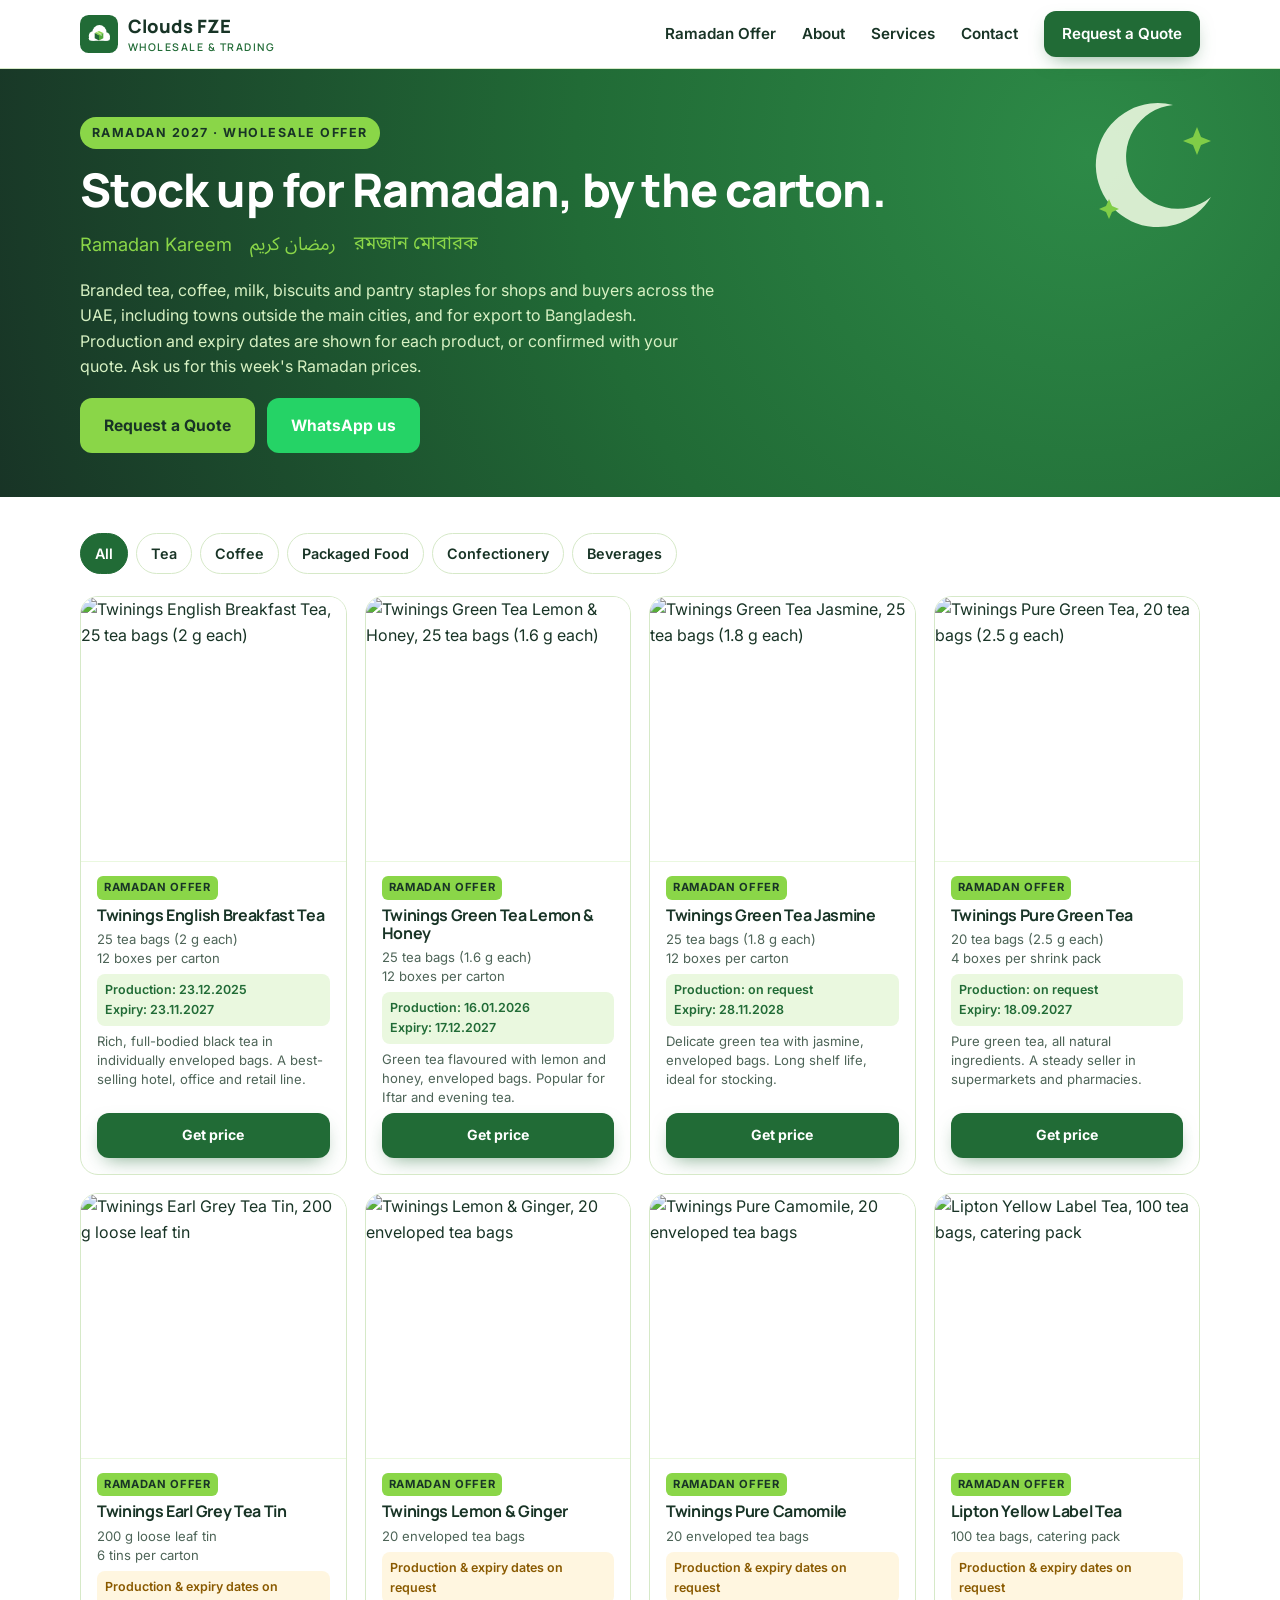
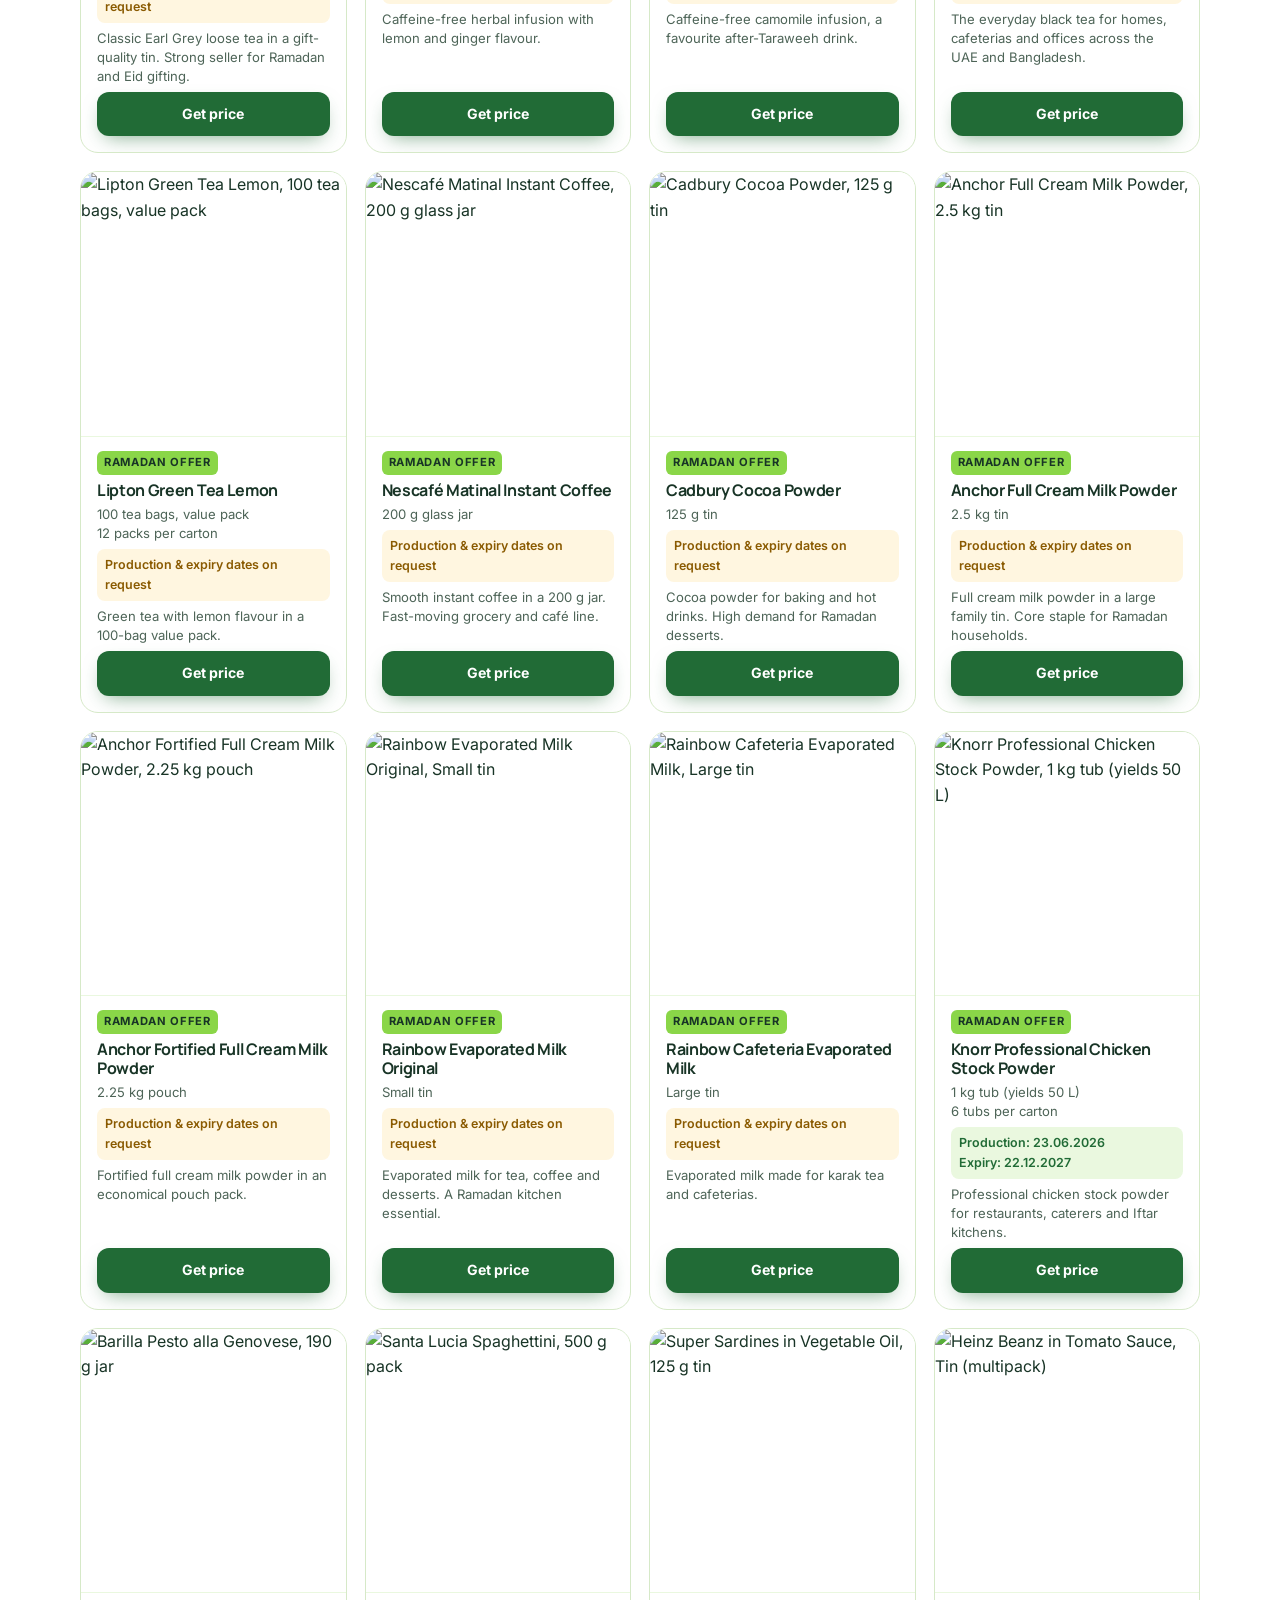
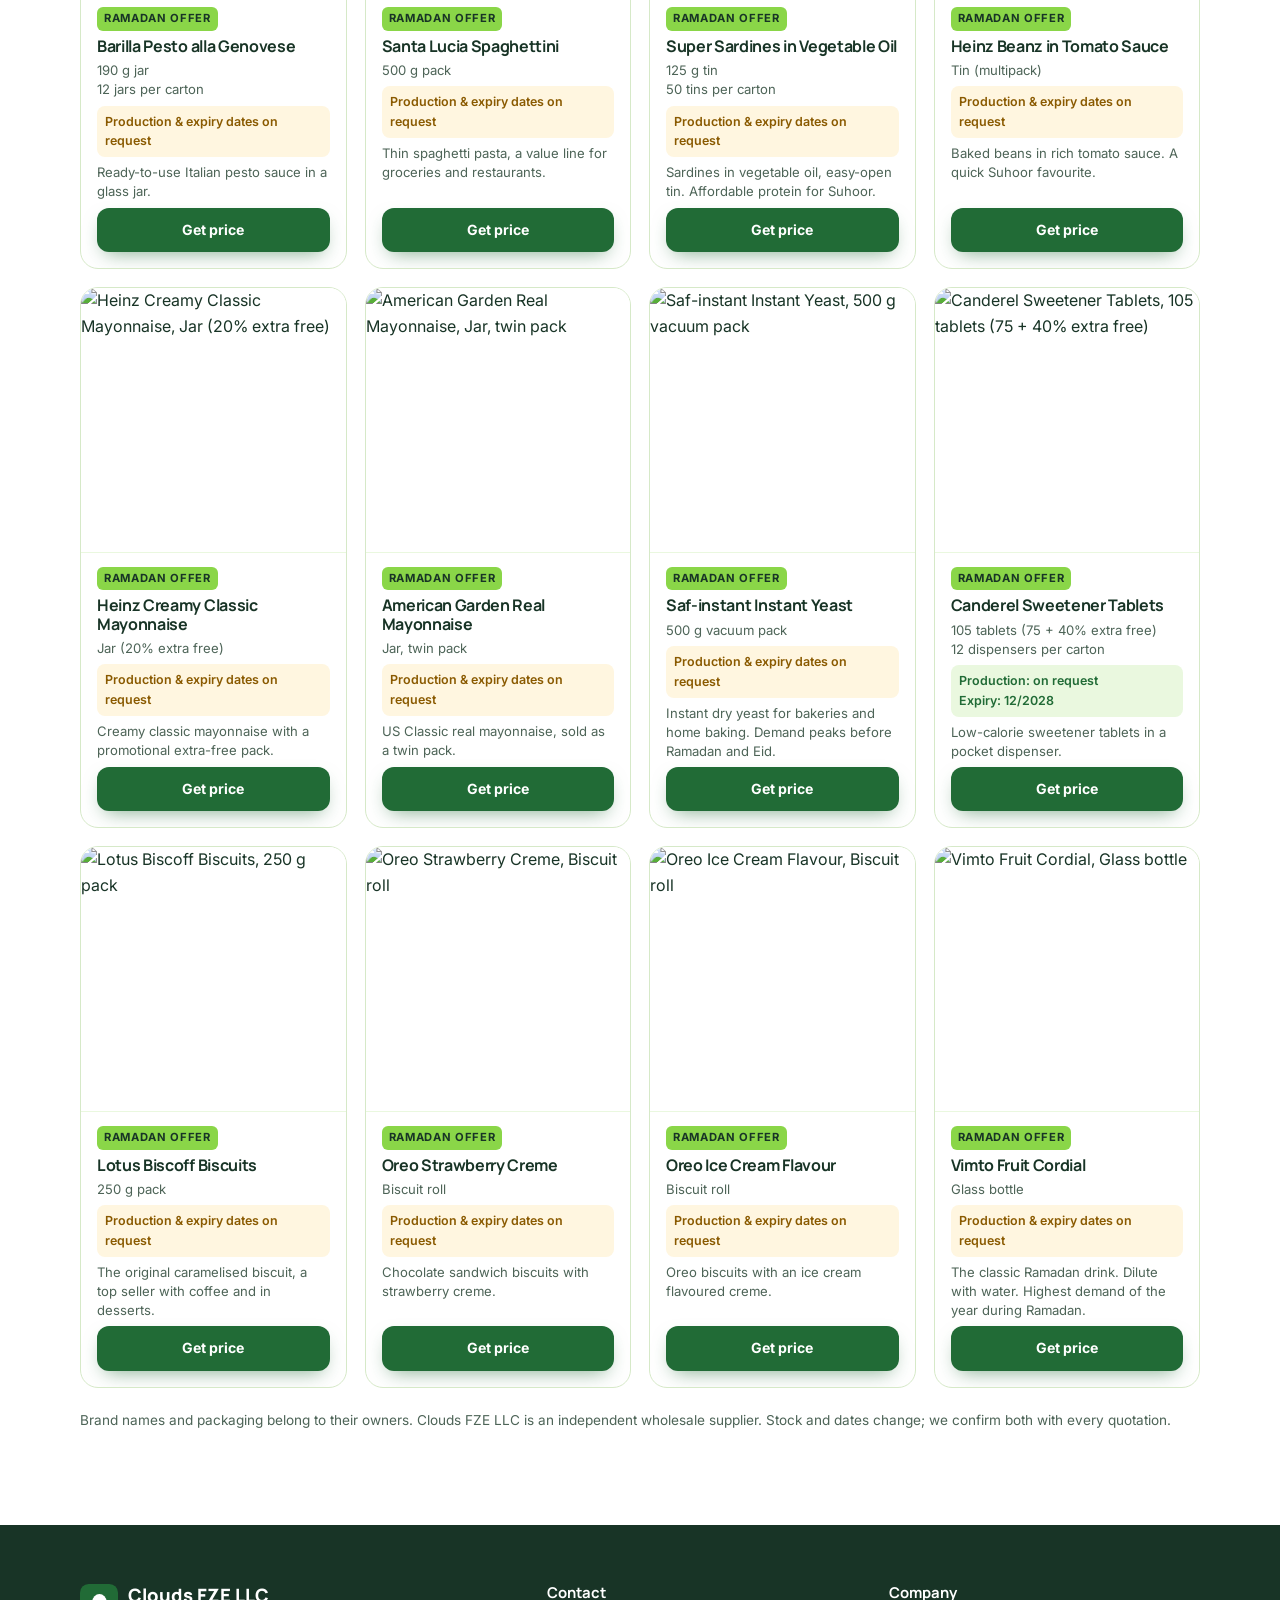
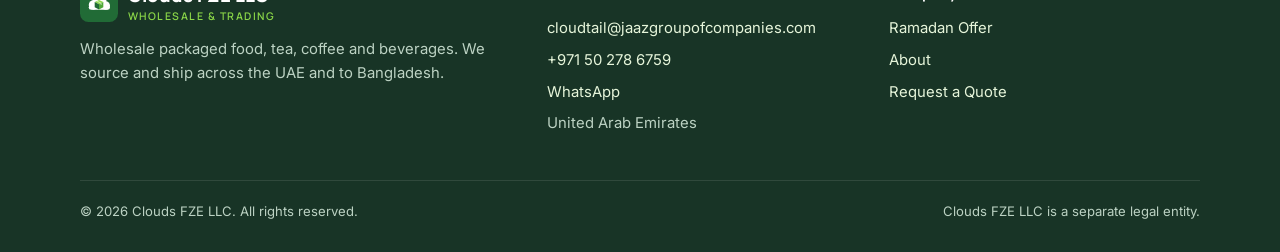
==== products.html @ 8aadce2a "Add files via upload" ====
<!doctype html>
<html lang="en">
<head>
<meta charset="utf-8">
<meta name="viewport" content="width=device-width,initial-scale=1">
<title>Ramadan Wholesale Offer | Clouds FZE LLC</title>
<meta name="description" content="Ramadan wholesale offer from Clouds FZE LLC: tea, coffee, milk powder, evaporated milk, biscuits, sauces and pantry staples by the carton. Delivery across the UAE and export to Bangladesh. Request a quote.">
<meta name="theme-color" content="#216B36">
<link rel="manifest" href="manifest.webmanifest">
<link rel="icon" href="icons/favicon-32.png" sizes="32x32">
<link rel="apple-touch-icon" href="icons/apple-touch-icon.png">
<link rel="preconnect" href="https://fonts.googleapis.com"><link rel="preconnect" href="https://fonts.gstatic.com" crossorigin>
<link href="https://fonts.googleapis.com/css2?family=Inter:wght@400;500;600;700&family=Manrope:wght@700;800&family=Noto+Sans+Arabic:wght@600&family=Noto+Sans+Bengali:wght@600&display=swap" rel="stylesheet">
<link rel="stylesheet" href="styles.css">
<script src="config.js"></script>
<style>
.ramadan{background:radial-gradient(circle at 85% 20%,#2d8a47 0,#216B36 45%,#183426 100%);color:#fff;padding:48px 0 44px;position:relative;overflow:hidden}
.ramadan h1{color:#fff;font-size:clamp(1.9rem,4.5vw,2.9rem);margin-bottom:.3em}
.ramadan p{color:#d7f1c3;max-width:640px}
.ramadan .langs{display:flex;gap:18px;flex-wrap:wrap;margin:6px 0 18px;font-size:1.15rem;color:#8AD648}
.ramadan .ar{font-family:"Noto Sans Arabic",sans-serif}.ramadan .bn{font-family:"Noto Sans Bengali",sans-serif}
.ramadan svg.moon{position:absolute;right:4%;top:18px;width:160px;opacity:.9}
.chips-row{display:flex;flex-wrap:wrap;gap:8px;margin:0 0 22px}
.chips-row button{font:inherit;font-weight:600;font-size:.9rem;padding:8px 14px;border-radius:99px;border:1.5px solid var(--line);background:#fff;cursor:pointer;color:var(--text)}
.chips-row button.on{background:var(--forest);border-color:var(--forest);color:#fff}
.pgrid{display:grid;grid-template-columns:repeat(4,1fr);gap:18px}
.pcard{background:#fff;border:1px solid var(--line);border-radius:18px;overflow:hidden;display:flex;flex-direction:column}
.pcard img{width:100%;aspect-ratio:1;object-fit:contain;background:#fff;border-bottom:1px solid var(--light)}
.pcard .b{padding:14px 16px 16px;display:flex;flex-direction:column;gap:6px;flex:1}
.pcard h3{font-size:1rem;margin:0}
.pcard .meta{font-size:.82rem;color:var(--muted);line-height:1.45}
.pcard .dates{font-size:.78rem;background:var(--light);color:var(--forest);border-radius:8px;padding:6px 8px;font-weight:600}
.pcard .dates.tbc{background:#fff6e0;color:#8a5a00}
.pcard .btn{margin-top:auto}
.tag-r{display:inline-block;font-size:.7rem;font-weight:700;letter-spacing:.06em;text-transform:uppercase;color:#183426;background:#8AD648;border-radius:6px;padding:3px 7px;align-self:flex-start}
@media (max-width:960px){.pgrid{grid-template-columns:repeat(3,1fr)}}
@media (max-width:720px){.pgrid{grid-template-columns:1fr 1fr;gap:12px}.pcard .b{padding:10px 12px 12px}.ramadan svg.moon{width:90px;opacity:.35}}
</style>
</head>
<body>
<header class="site-header">
  <div class="wrap nav">
    <a class="brand" href="index.html"><img src="icons/mark.svg" alt=""><span>Clouds FZE<small>Wholesale &amp; Trading</small></span></a>
    <button class="menu-btn" aria-label="Menu" aria-expanded="false"><span></span><span></span><span></span></button>
    <nav class="nav-links">
      <a href="products.html">Ramadan Offer</a>
      <a href="index.html#about">About</a>
      <a href="index.html#services">Services</a>
      <a href="index.html#contact">Contact</a>
      <a class="btn btn-primary btn-sm" href="quote.html">Request a Quote</a>
    </nav>
  </div>
</header>

<main>
<div class="ramadan"><div class="wrap">
  <svg class="moon" viewBox="0 0 160 160" aria-hidden="true"><path d="M104 18a62 62 0 1 0 38 92A52 52 0 1 1 104 18z" fill="#EAF8DF"/><path d="M128 40l4 10 10 4-10 4-4 10-4-10-10-4 10-4z" fill="#8AD648"/><path d="M40 112l3 7 7 3-7 3-3 7-3-7-7-3 7-3z" fill="#8AD648"/></svg>
  <span class="eyebrow" style="background:#8AD648;color:#183426">Ramadan 2027 · Wholesale offer</span>
  <h1>Stock up for Ramadan, by the carton.</h1>
  <div class="langs"><span>Ramadan Kareem</span><span class="ar" lang="ar">رمضان كريم</span><span class="bn" lang="bn">রমজান মোবারক</span></div>
  <p>Branded tea, coffee, milk, biscuits and pantry staples for shops and buyers across the UAE, including towns outside the main cities, and for export to Bangladesh. Production and expiry dates are shown for each product, or confirmed with your quote. Ask us for this week's Ramadan prices.</p>
  <div style="display:flex;gap:12px;flex-wrap:wrap;margin-top:18px"><a class="btn btn-lime" href="quote.html">Request a Quote</a><a class="btn btn-wa js-wa" href="#" target="_blank" rel="noopener">WhatsApp us</a></div>
</div></div>

<section style="padding-top:36px">
  <div class="wrap">
    <div class="chips-row" id="filters"></div>
    <div class="pgrid" id="grid"></div>
    <p class="note" style="margin-top:22px">Brand names and packaging belong to their owners. Clouds FZE LLC is an independent wholesale supplier. Stock and dates change; we confirm both with every quotation.</p>
  </div>
</section>
</main>

<footer id="contact">
  <div class="wrap">
    <div class="foot-grid">
      <div><a class="brand" href="index.html" style="color:#fff"><img src="icons/mark.svg" alt=""><span>Clouds FZE LLC<small style="color:#8AD648">Wholesale &amp; Trading</small></span></a>
        <p style="margin-top:14px">Wholesale packaged food, tea, coffee and beverages. We source and ship across the UAE and to Bangladesh.</p></div>
      <div><h4>Contact</h4><ul><li><a class="js-email" href="#">Email</a></li><li><a class="js-phone" href="#">Phone</a></li><li><a class="js-wa" href="#" target="_blank" rel="noopener">WhatsApp</a></li><li class="js-address"></li></ul></div>
      <div><h4>Company</h4><ul><li><a href="products.html">Ramadan Offer</a></li><li><a href="index.html#about">About</a></li><li><a href="quote.html">Request a Quote</a></li></ul></div>
    </div>
    <div class="foot-bottom"><span>© <span class="js-year"></span> Clouds FZE LLC. All rights reserved.</span><span>Clouds FZE LLC is a separate legal entity.</span></div>
  </div>
</footer>
<div class="install" id="install"><img src="icons/icon-192.png" alt=""><div><strong>Install Clouds FZE</strong>Add to your home screen for quick quotes.</div><button class="btn btn-primary btn-sm" id="installBtn">Install</button><button class="x" id="installX" aria-label="Close">×</button></div>
<script src="products.js"></script>
<script>
(function(){
  var P=window.CLOUDS_PRODUCTS, grid=document.getElementById('grid'), fl=document.getElementById('filters');
  var cats=['All'].concat(P.map(function(p){return p.cat}).filter(function(c,i,a){return a.indexOf(c)===i}));
  function esc(s){return String(s).replace(/[&<>"]/g,function(c){return {'&':'&amp;','<':'&lt;','>':'&gt;','"':'&quot;'}[c]})}
  function render(cat){
    grid.innerHTML=P.filter(function(p){return cat==='All'||p.cat===cat}).map(function(p){
      var known=p.prod||p.exp;
      var d=known?('Production: '+(p.prod||'on request')+'<br>Expiry: '+(p.exp||'on request')):'Production &amp; expiry dates on request';
      return '<article class="pcard"><img loading="lazy" src="img/products/'+p.slug+'.jpg" alt="'+esc(p.name)+', '+esc(p.pack)+'">'+
        '<div class="b"><span class="tag-r">Ramadan offer</span><h3>'+esc(p.name)+'</h3>'+
        '<div class="meta">'+esc(p.pack)+(p.caseQty?'<br>'+esc(p.caseQty):'')+'</div>'+
        '<div class="dates'+(known?'':' tbc')+'">'+d+'</div>'+
        '<div class="meta">'+esc(p.desc)+'</div>'+
        '<a class="btn btn-primary btn-sm" href="quote.html?product='+p.slug+'">Get price</a></div></article>';
    }).join('');
    [].forEach.call(fl.children,function(b){b.classList.toggle('on',b.textContent===cat)});
  }
  fl.innerHTML=cats.map(function(c){return '<button type="button">'+c+'</button>'}).join('');
  [].forEach.call(fl.children,function(b){b.addEventListener('click',function(){render(b.textContent)})});
  render('All');
})();
</script>
<script src="app.js"></script>
</body>
</html>
---- styles.css ----
:root{
  --green:#8AD648;--light:#EAF8DF;--white:#fff;--forest:#216B36;--text:#183426;
  --muted:#4d6457;--line:#d6e9c8;--radius:18px;
  --shadow:0 10px 30px -12px rgba(24,52,38,.25);
}
*{box-sizing:border-box}
html{scroll-behavior:smooth}
body{margin:0;font-family:"Inter",system-ui,-apple-system,Segoe UI,Roboto,sans-serif;color:var(--text);background:var(--white);line-height:1.6;-webkit-font-smoothing:antialiased}
h1,h2,h3{font-family:"Manrope","Inter",sans-serif;line-height:1.15;margin:0 0 .5em;letter-spacing:-.02em}
h1{font-size:clamp(2.1rem,5.5vw,3.6rem);font-weight:800}
h2{font-size:clamp(1.6rem,3.6vw,2.4rem);font-weight:800}
h3{font-size:1.15rem;font-weight:700}
p{margin:0 0 1em}
a{color:var(--forest)}
img,svg{max-width:100%;display:block}
.wrap{max-width:1160px;margin:0 auto;padding:0 20px}
.eyebrow{display:inline-block;font-size:.78rem;font-weight:700;letter-spacing:.12em;text-transform:uppercase;color:var(--forest);background:var(--light);padding:6px 12px;border-radius:99px;margin-bottom:14px}
.muted{color:var(--muted)}

/* header */
.site-header{position:sticky;top:0;z-index:50;background:rgba(255,255,255,.92);backdrop-filter:blur(10px);border-bottom:1px solid var(--line)}
.nav{display:flex;align-items:center;justify-content:space-between;height:68px;gap:16px}
.brand{display:flex;align-items:center;gap:10px;text-decoration:none;color:var(--text);font-family:"Manrope",sans-serif;font-weight:800;font-size:1.15rem}
.brand img{width:38px;height:38px}
.brand small{display:block;font-size:.66rem;font-weight:600;letter-spacing:.14em;color:var(--forest);text-transform:uppercase;margin-top:-3px}
.nav-links{display:flex;gap:26px;align-items:center}
.nav-links a{text-decoration:none;color:var(--text);font-weight:600;font-size:.95rem}
.nav-links a:hover{color:var(--forest)}
.menu-btn{display:none;background:none;border:0;padding:8px;cursor:pointer}
.menu-btn span{display:block;width:24px;height:2px;background:var(--text);margin:5px 0;border-radius:2px}

.btn{display:inline-flex;align-items:center;justify-content:center;gap:8px;padding:13px 22px;border-radius:12px;font-weight:700;font-size:.98rem;text-decoration:none;border:2px solid transparent;cursor:pointer;transition:transform .15s,box-shadow .15s,background .15s;font-family:inherit}
.btn:hover{transform:translateY(-1px)}
.btn-primary{background:var(--forest);color:#fff;box-shadow:0 8px 20px -8px rgba(33,107,54,.6)}
.btn-primary:hover{background:#1a5a2c}
.btn-lime{background:var(--green);color:var(--text)}
.btn-outline{border-color:var(--forest);color:var(--forest);background:#fff}
.btn-wa{background:#25D366;color:#fff}
.btn-sm{padding:9px 16px;font-size:.88rem}

/* hero */
.hero{background:linear-gradient(180deg,var(--light) 0%,#fff 100%);padding:64px 0 72px;overflow:hidden}
.hero-grid{display:grid;grid-template-columns:1.05fr .95fr;gap:48px;align-items:center}
.hero p.lead{font-size:1.15rem;color:var(--muted);max-width:540px}
.hero-ctas{display:flex;gap:12px;flex-wrap:wrap;margin:26px 0 30px}
.trust{display:flex;gap:26px;flex-wrap:wrap}
.trust div{font-size:.9rem;color:var(--muted)}
.trust strong{display:block;font-size:1.5rem;color:var(--forest);font-family:"Manrope",sans-serif}
.hero-art{position:relative;background:#fff;border-radius:28px;box-shadow:var(--shadow);padding:28px;border:1px solid var(--line)}
.hero-art .tag{position:absolute;background:var(--forest);color:#fff;font-size:.8rem;font-weight:700;padding:8px 14px;border-radius:99px;box-shadow:var(--shadow)}
.hero-art .tag.t1{top:-14px;left:24px}
.hero-art .tag.t2{bottom:-14px;right:24px;background:var(--green);color:var(--text)}

/* sections */
section{padding:80px 0}
.section-head{max-width:640px;margin-bottom:40px}
.alt{background:var(--light)}
.grid{display:grid;gap:22px}
.g3{grid-template-columns:repeat(3,1fr)}
.g4{grid-template-columns:repeat(4,1fr)}
.g2{grid-template-columns:1fr 1fr}
.card{background:#fff;border:1px solid var(--line);border-radius:var(--radius);padding:24px;transition:box-shadow .2s,transform .2s}
.card:hover{box-shadow:var(--shadow);transform:translateY(-2px)}
.cat .pic{background:var(--light);border-radius:14px;height:150px;display:flex;align-items:center;justify-content:center;margin-bottom:16px}
.cat .pic svg{height:120px;width:auto}
.cat p{font-size:.92rem;color:var(--muted);margin-bottom:12px}
.cat a{font-weight:700;font-size:.9rem;text-decoration:none}
.icon{width:48px;height:48px;border-radius:12px;background:var(--light);display:flex;align-items:center;justify-content:center;margin-bottom:14px;color:var(--forest)}
.icon svg{width:26px;height:26px}
.steps{counter-reset:s}
.step{position:relative;padding-left:0}
.step .num{width:40px;height:40px;border-radius:50%;background:var(--forest);color:#fff;font-weight:800;display:flex;align-items:center;justify-content:center;margin-bottom:12px}
.about-box{background:var(--forest);color:#eaf8df;border-radius:28px;padding:44px}
.about-box h2{color:#fff}
.about-box ul{list-style:none;padding:0;margin:0}
.about-box li{padding:10px 0 10px 30px;position:relative;border-bottom:1px solid rgba(255,255,255,.12)}
.about-box li:before{content:"";position:absolute;left:0;top:16px;width:16px;height:16px;border-radius:50%;background:var(--green)}
.markets .flag{font-size:2rem;margin-bottom:6px}
.cta-band{background:linear-gradient(120deg,var(--forest),#2d8a47);color:#fff;border-radius:28px;padding:48px;display:flex;justify-content:space-between;align-items:center;gap:24px;flex-wrap:wrap}
.cta-band h2{color:#fff;margin:0 0 6px}
.cta-band p{margin:0;color:#d7f1c3}

/* footer */
footer{background:var(--text);color:#bcd2c3;padding:56px 0 30px;font-size:.93rem}
footer a{color:#e6f5da;text-decoration:none}
footer h4{color:#fff;margin:0 0 12px;font-family:"Manrope",sans-serif}
.foot-grid{display:grid;grid-template-columns:1.4fr 1fr 1fr;gap:32px}
.foot-bottom{border-top:1px solid rgba(255,255,255,.1);margin-top:36px;padding-top:20px;font-size:.82rem;display:flex;justify-content:space-between;flex-wrap:wrap;gap:10px}
footer ul{list-style:none;padding:0;margin:0}
footer li{margin-bottom:8px}

/* quote form */
.page-hero{background:var(--light);padding:48px 0 40px}
.form-card{background:#fff;border:1px solid var(--line);border-radius:24px;padding:32px;box-shadow:var(--shadow)}
.form-section{margin-bottom:28px}
.form-section h3{display:flex;align-items:center;gap:10px}
.form-section h3 .n{width:28px;height:28px;border-radius:50%;background:var(--green);color:var(--text);font-size:.85rem;display:inline-flex;align-items:center;justify-content:center}
.fields{display:grid;grid-template-columns:1fr 1fr;gap:16px}
.field{display:flex;flex-direction:column;gap:6px}
.field.full{grid-column:1/-1}
label{font-weight:600;font-size:.9rem}
label .req{color:#c0392b}
input,select,textarea{font:inherit;padding:12px 14px;border:1.5px solid var(--line);border-radius:12px;background:#fff;color:var(--text);width:100%}
input:focus,select:focus,textarea:focus{outline:none;border-color:var(--forest);box-shadow:0 0 0 3px rgba(138,214,72,.3)}
textarea{min-height:100px;resize:vertical}
.items{display:flex;flex-direction:column;gap:12px}
.item-row{display:grid;grid-template-columns:1.2fr 1.6fr .8fr .9fr 40px;gap:10px;align-items:end;background:var(--light);padding:14px;border-radius:14px}
.item-row .field label{font-size:.78rem}
.rm{background:#fff;border:1px solid var(--line);border-radius:10px;height:46px;cursor:pointer;font-size:1.2rem;color:var(--muted)}
.chips{display:flex;flex-wrap:wrap;gap:8px}
.chip{position:relative}
.chip input{position:absolute;opacity:0;width:0;height:0}
.chip span{display:inline-block;padding:9px 14px;border:1.5px solid var(--line);border-radius:99px;font-size:.9rem;font-weight:600;cursor:pointer;background:#fff}
.chip input:checked+span{background:var(--forest);color:#fff;border-color:var(--forest)}
.chip input:focus-visible+span{box-shadow:0 0 0 3px rgba(138,214,72,.4)}
.form-actions{display:flex;gap:12px;flex-wrap:wrap;align-items:center}
.note{font-size:.85rem;color:var(--muted)}
.status{margin-top:16px;padding:14px 16px;border-radius:12px;display:none;font-weight:600}
.status.ok{display:block;background:var(--light);color:var(--forest)}
.status.err{display:block;background:#fdecea;color:#a12a1e}
.side-info .card{margin-bottom:16px}
.quote-grid{display:grid;grid-template-columns:1fr 320px;gap:28px;align-items:start}
.hp{position:absolute;left:-9999px}

/* install banner */
.install{position:fixed;left:16px;right:16px;bottom:16px;z-index:80;background:#fff;border:1px solid var(--line);border-radius:16px;box-shadow:var(--shadow);padding:14px 16px;display:none;align-items:center;gap:12px;max-width:460px;margin:0 auto}
.install.show{display:flex}
.install img{width:42px;height:42px;border-radius:10px}
.install div{flex:1;font-size:.9rem}
.install strong{display:block}
.install .x{background:none;border:0;font-size:1.3rem;color:var(--muted);cursor:pointer}

@media (max-width:960px){
  .hero-grid,.quote-grid,.g2{grid-template-columns:1fr}
  .g4{grid-template-columns:repeat(2,1fr)}
  .g3{grid-template-columns:1fr 1fr}
  .foot-grid{grid-template-columns:1fr 1fr}
}
@media (max-width:720px){
  .nav-links{display:none;position:absolute;top:68px;left:0;right:0;background:#fff;flex-direction:column;align-items:stretch;padding:12px 20px 20px;gap:0;border-bottom:1px solid var(--line)}
  .nav-links.open{display:flex}
  .nav-links a{padding:12px 0;border-bottom:1px solid var(--light)}
  .nav-links .btn{margin-top:12px}
  .menu-btn{display:block}
  section{padding:56px 0}
  .hero{padding:40px 0 56px}
  .g3,.g4,.foot-grid,.fields{grid-template-columns:1fr}
  .item-row{grid-template-columns:1fr 1fr}
  .item-row .field.prod{grid-column:1/-1}
  .rm{grid-column:1/-1;height:38px}
  .form-card{padding:20px}
  .about-box,.cta-band{padding:28px}
  .wrap{padding:0 16px}
}
.nav-links a.btn-primary{color:#fff}
@media (max-width:720px){#products .g4{grid-template-columns:1fr 1fr;gap:12px}.cat{padding:14px}.cat .pic{height:110px}.cat .pic svg{height:90px}.cat p{font-size:.85rem}}
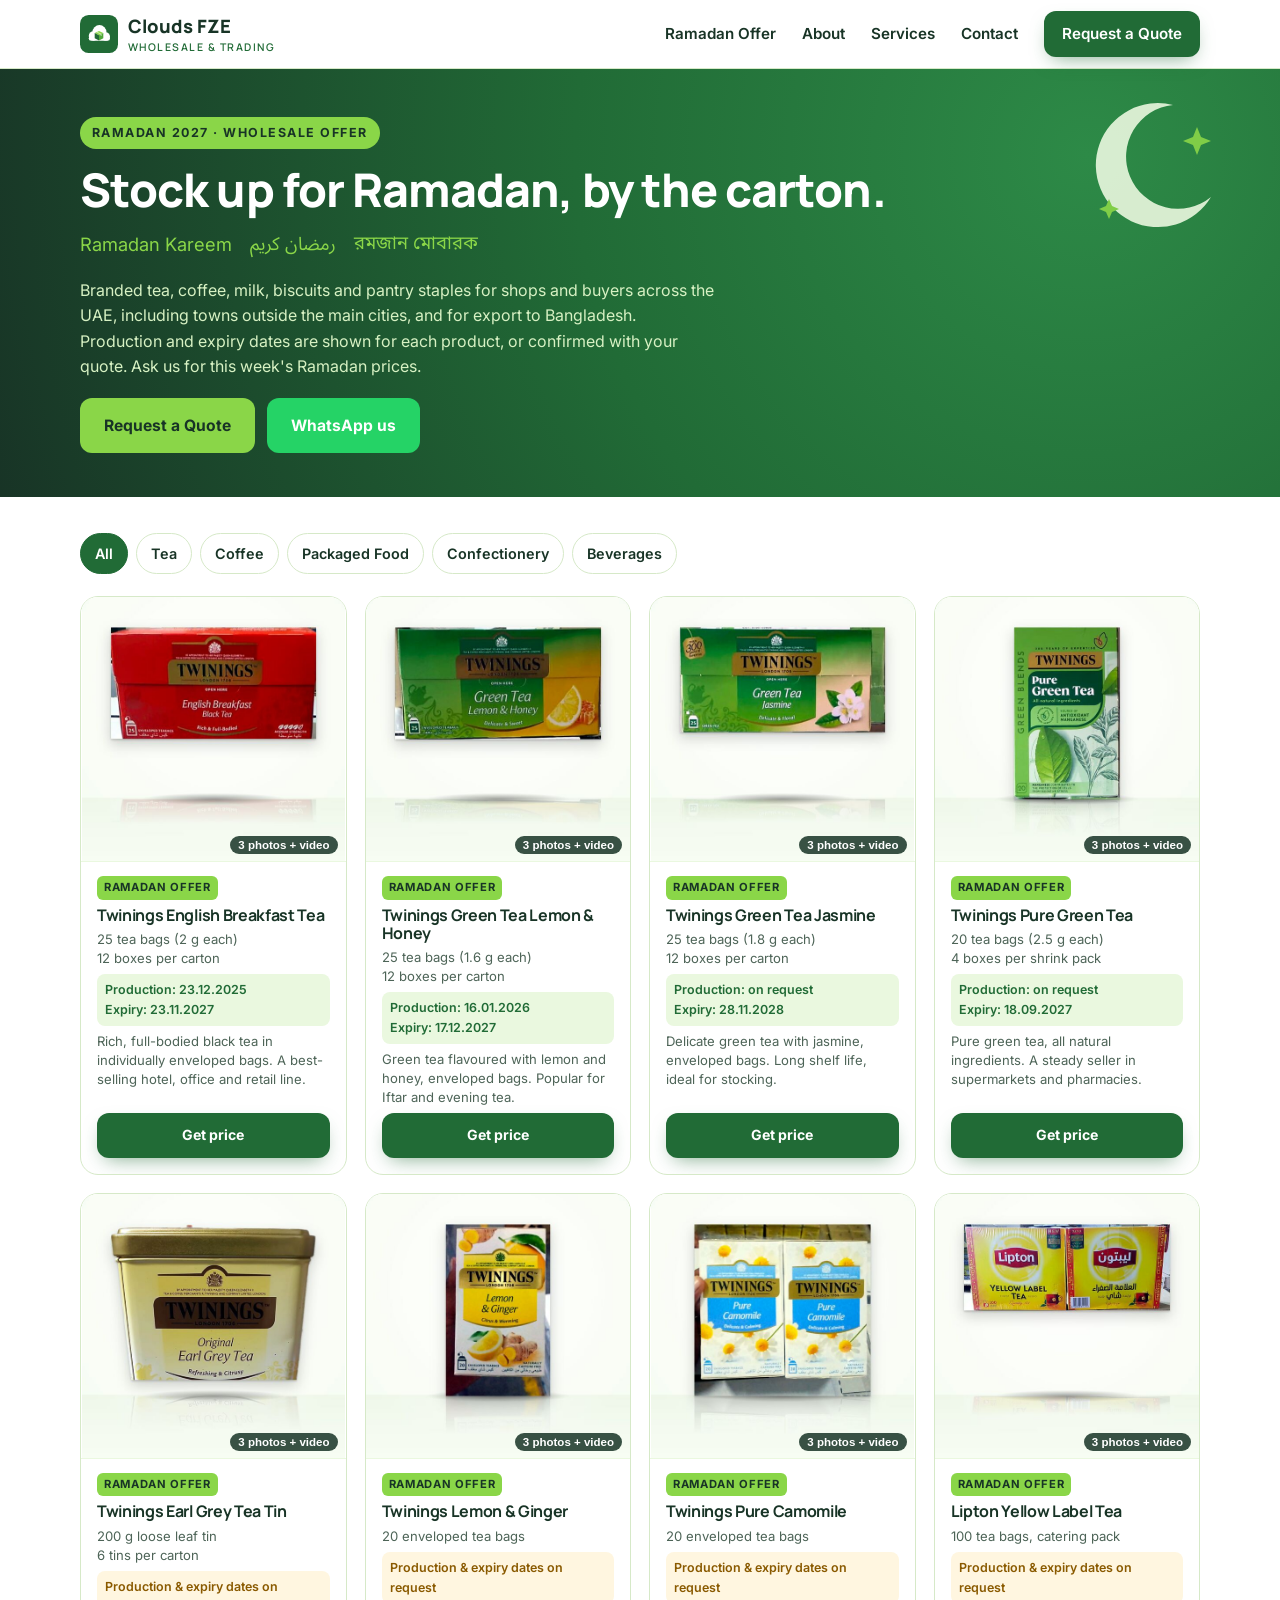
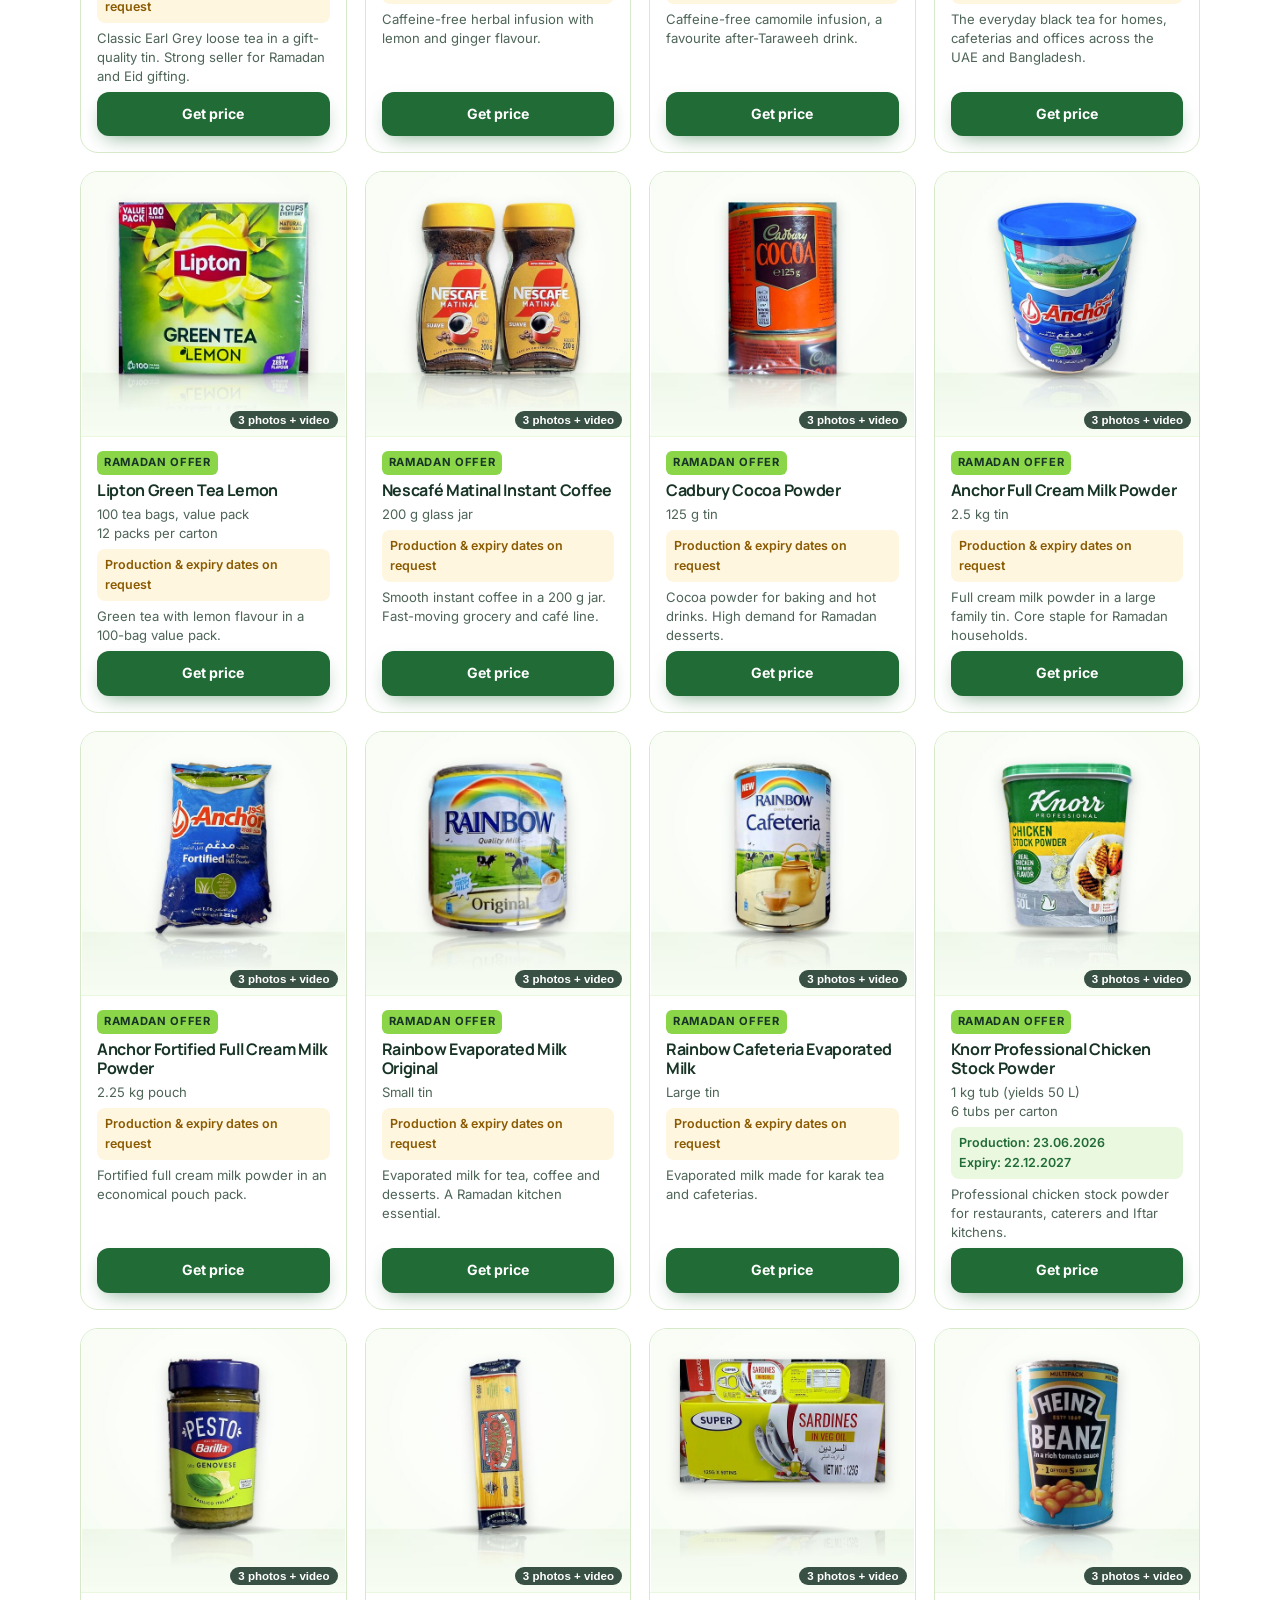
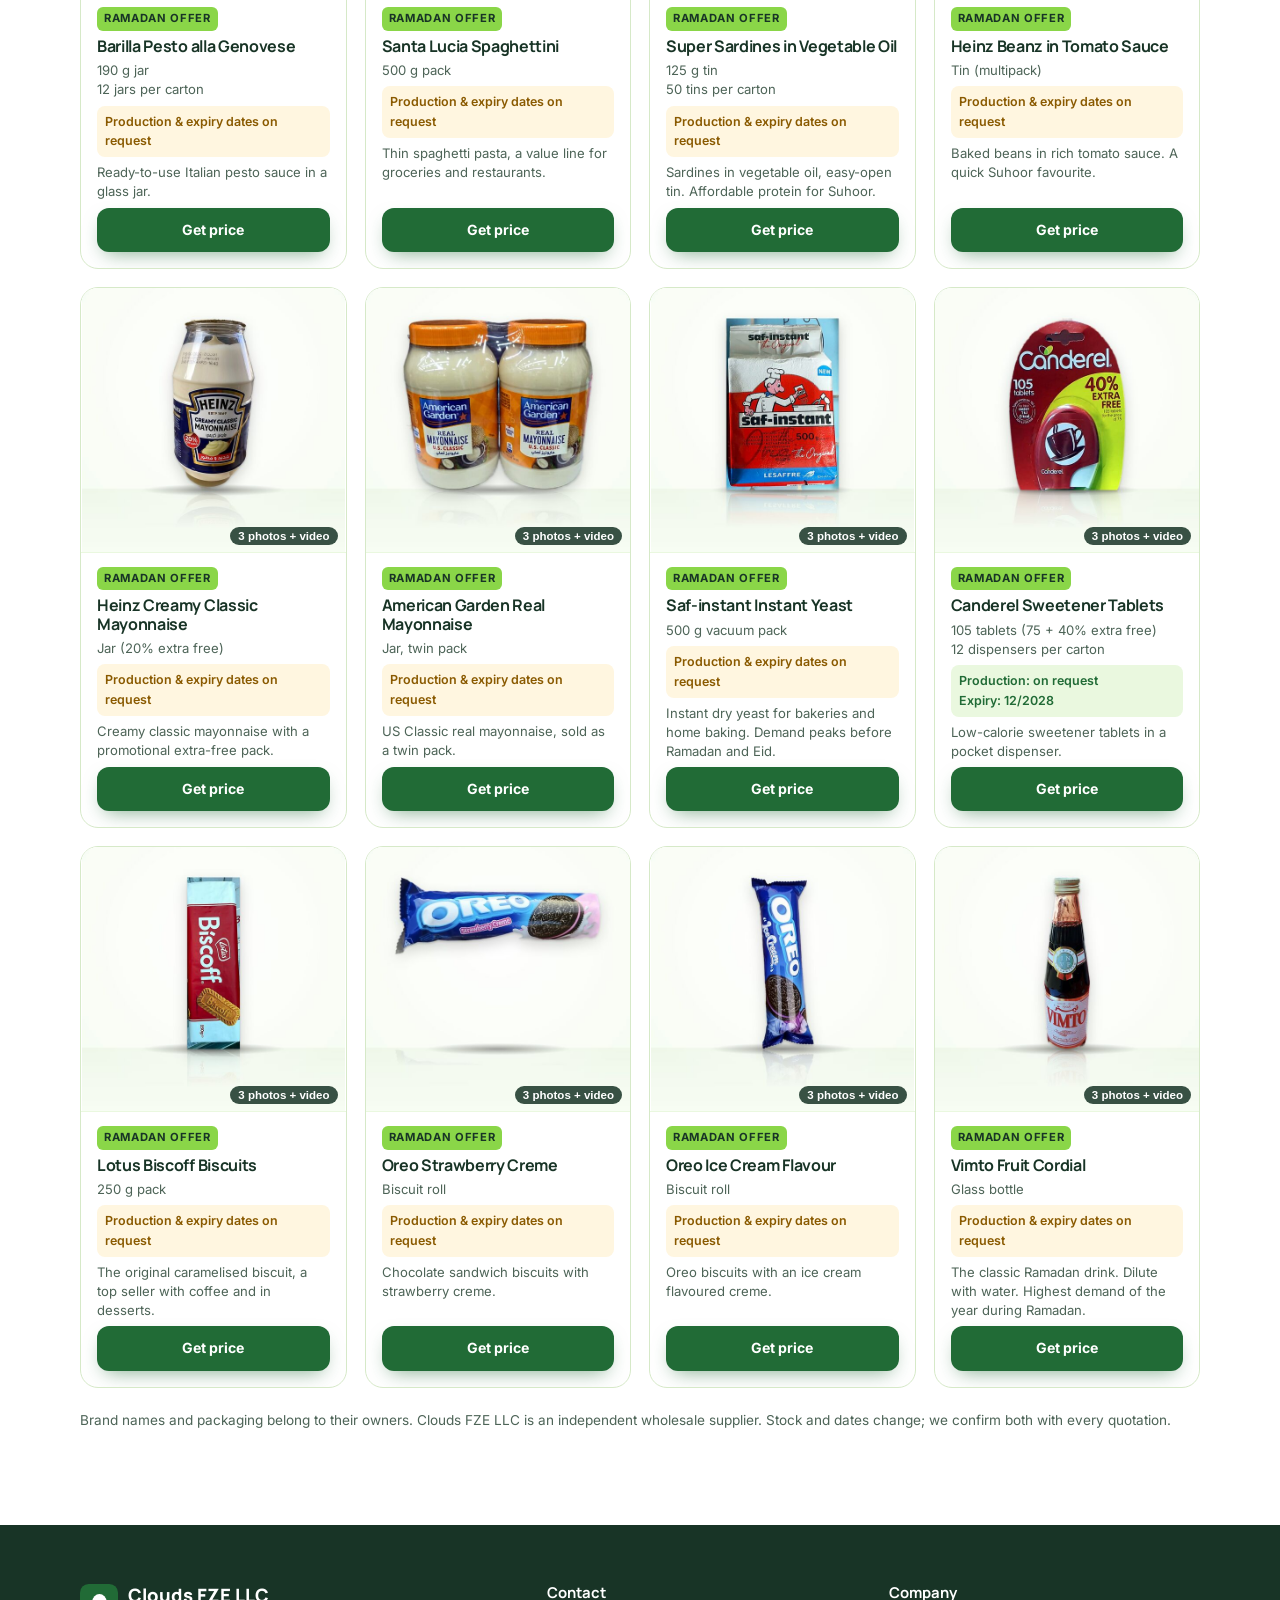
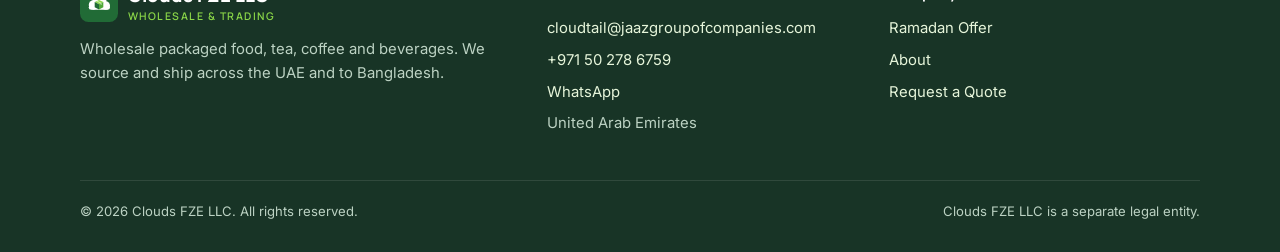
==== commit 13d09cf8: "Add files via upload" ====
--- a/products.html
+++ b/products.html
@@ -33,6 +33,20 @@
 .pcard .dates.tbc{background:#fff6e0;color:#8a5a00}
 .pcard .btn{margin-top:auto}
 .tag-r{display:inline-block;font-size:.7rem;font-weight:700;letter-spacing:.06em;text-transform:uppercase;color:#183426;background:#8AD648;border-radius:6px;padding:3px 7px;align-self:flex-start}
+.pcard .ph{position:relative;cursor:zoom-in;display:block;border:0;padding:0;background:#fff;width:100%}
+.pcard .ph .cnt{position:absolute;right:8px;bottom:8px;background:rgba(24,52,38,.85);color:#fff;font-size:.72rem;font-weight:700;border-radius:99px;padding:3px 8px}
+.gal{position:fixed;inset:0;background:rgba(10,24,16,.92);z-index:100;display:none;align-items:center;justify-content:center;padding:16px}
+.gal.on{display:flex}
+.gal .box{background:#fff;border-radius:18px;max-width:560px;width:100%;padding:14px;position:relative}
+.gal .main{width:100%;aspect-ratio:4/5;background:#fff;border-radius:12px;overflow:hidden;display:flex;align-items:center;justify-content:center}
+.gal .main img,.gal .main video{width:100%;height:100%;object-fit:contain}
+.gal .th{display:grid;grid-template-columns:repeat(4,1fr);gap:8px;margin-top:10px}
+.gal .th button{border:2px solid var(--line);border-radius:10px;padding:0;overflow:hidden;background:#fff;cursor:pointer;aspect-ratio:1;position:relative}
+.gal .th button.on{border-color:var(--forest)}
+.gal .th img{width:100%;height:100%;object-fit:cover}
+.gal .th .play{position:absolute;inset:0;display:flex;align-items:center;justify-content:center;color:#fff;font-size:1.4rem;background:rgba(0,0,0,.25)}
+.gal h3{margin:10px 2px 0;font-size:1rem}
+.gal .x{position:absolute;top:-14px;right:-6px;width:38px;height:38px;border-radius:50%;border:0;background:#8AD648;color:#183426;font-size:1.4rem;cursor:pointer}
 @media (max-width:960px){.pgrid{grid-template-columns:repeat(3,1fr)}}
 @media (max-width:720px){.pgrid{grid-template-columns:1fr 1fr;gap:12px}.pcard .b{padding:10px 12px 12px}.ramadan svg.moon{width:90px;opacity:.35}}
 </style>
@@ -83,6 +97,7 @@
   </div>
 </footer>
 <div class="install" id="install"><img src="icons/icon-192.png" alt=""><div><strong>Install Clouds FZE</strong>Add to your home screen for quick quotes.</div><button class="btn btn-primary btn-sm" id="installBtn">Install</button><button class="x" id="installX" aria-label="Close">×</button></div>
+<div class="gal" id="gal" role="dialog" aria-modal="true"><div class="box"><button class="x" id="galX" aria-label="Close">×</button><div class="main" id="galMain"></div><div class="th" id="galTh"></div><h3 id="galT"></h3></div></div>
 <script src="products.js"></script>
 <script>
 (function(){
@@ -93,7 +108,7 @@
     grid.innerHTML=P.filter(function(p){return cat==='All'||p.cat===cat}).map(function(p){
       var known=p.prod||p.exp;
       var d=known?('Production: '+(p.prod||'on request')+'<br>Expiry: '+(p.exp||'on request')):'Production &amp; expiry dates on request';
-      return '<article class="pcard"><img loading="lazy" src="img/products/'+p.slug+'.jpg" alt="'+esc(p.name)+', '+esc(p.pack)+'">'+
+      return '<article class="pcard"><button type="button" class="ph" data-slug="'+p.slug+'" aria-label="View photos and video of '+esc(p.name)+'"><img loading="lazy" src="img/products/'+p.slug+'.jpg" alt="'+esc(p.name)+', '+esc(p.pack)+'"><span class="cnt">3 photos + video</span></button>'+
         '<div class="b"><span class="tag-r">Ramadan offer</span><h3>'+esc(p.name)+'</h3>'+
         '<div class="meta">'+esc(p.pack)+(p.caseQty?'<br>'+esc(p.caseQty):'')+'</div>'+
         '<div class="dates'+(known?'':' tbc')+'">'+d+'</div>'+
@@ -104,6 +119,19 @@
   }
   fl.innerHTML=cats.map(function(c){return '<button type="button">'+c+'</button>'}).join('');
   [].forEach.call(fl.children,function(b){b.addEventListener('click',function(){render(b.textContent)})});
+  var gal=document.getElementById('gal'),gm=document.getElementById('galMain'),gt=document.getElementById('galTh');
+  function media(slug){return [{t:'img',src:'img/hd/'+slug+'.jpg'},{t:'img',src:'img/scene/'+slug+'.jpg'},{t:'img',src:'img/post/'+slug+'.jpg'},{t:'vid',src:'video/'+slug+'.mp4',poster:'img/post/'+slug+'.jpg'}]}
+  function show(m){gm.innerHTML=m.t==='vid'?'<video src="'+m.src+'" poster="'+m.poster+'" autoplay muted loop playsinline controls></video>':'<img src="'+m.src+'" alt="">'}
+  function openGal(slug){var p=P.filter(function(x){return x.slug===slug})[0],M=media(slug);
+    document.getElementById('galT').textContent=p.name;
+    gt.innerHTML=M.map(function(m,i){return '<button type="button" data-i="'+i+'"'+(i?'':' class="on"')+'><img src="'+(m.t==='vid'?m.poster:m.src)+'" alt="">'+(m.t==='vid'?'<span class="play">▶</span>':'')+'</button>'}).join('');
+    [].forEach.call(gt.children,function(b){b.addEventListener('click',function(){[].forEach.call(gt.children,function(c){c.classList.remove('on')});b.classList.add('on');show(M[+b.dataset.i])})});
+    show(M[0]);gal.classList.add('on')}
+  function closeGal(){gal.classList.remove('on');gm.innerHTML=''}
+  document.getElementById('galX').addEventListener('click',closeGal);
+  gal.addEventListener('click',function(e){if(e.target===gal)closeGal()});
+  document.addEventListener('keydown',function(e){if(e.key==='Escape')closeGal()});
+  grid.addEventListener('click',function(e){var b=e.target.closest('.ph');if(b)openGal(b.dataset.slug)});
   render('All');
 })();
 </script>
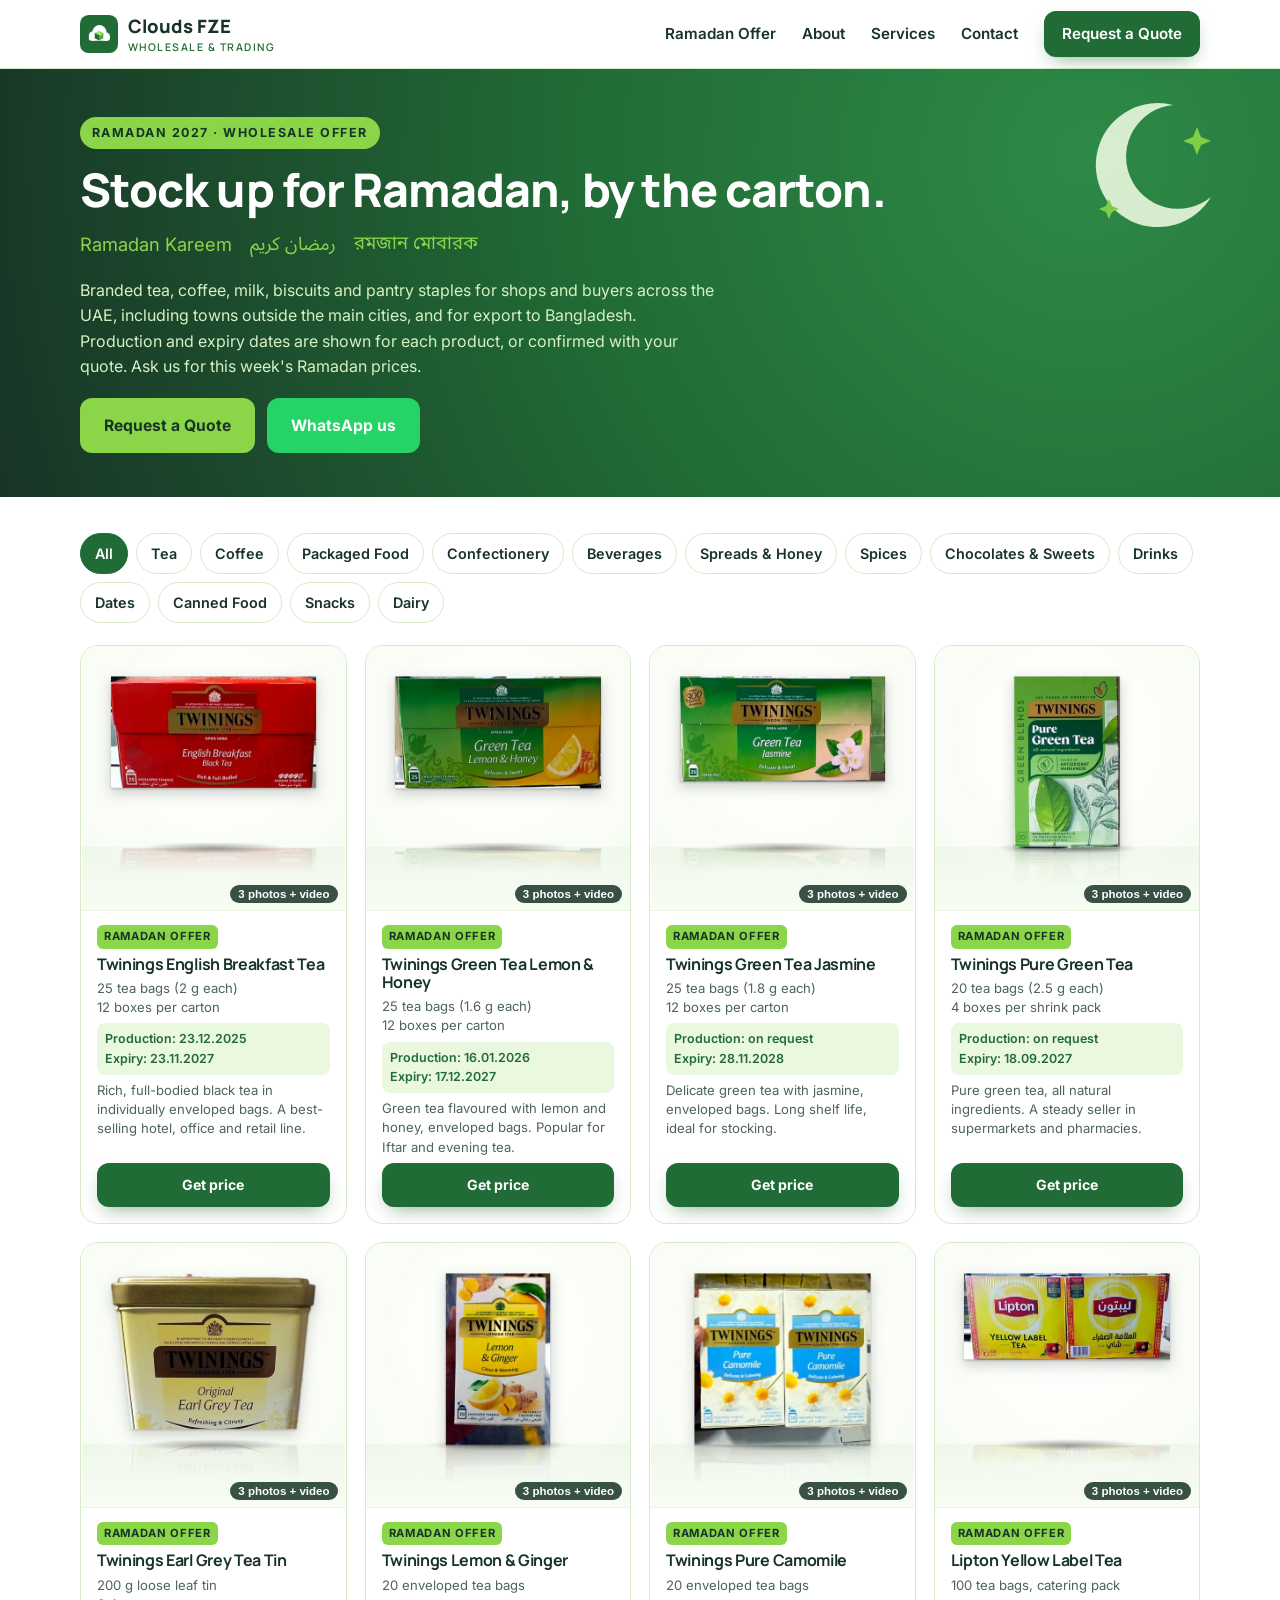
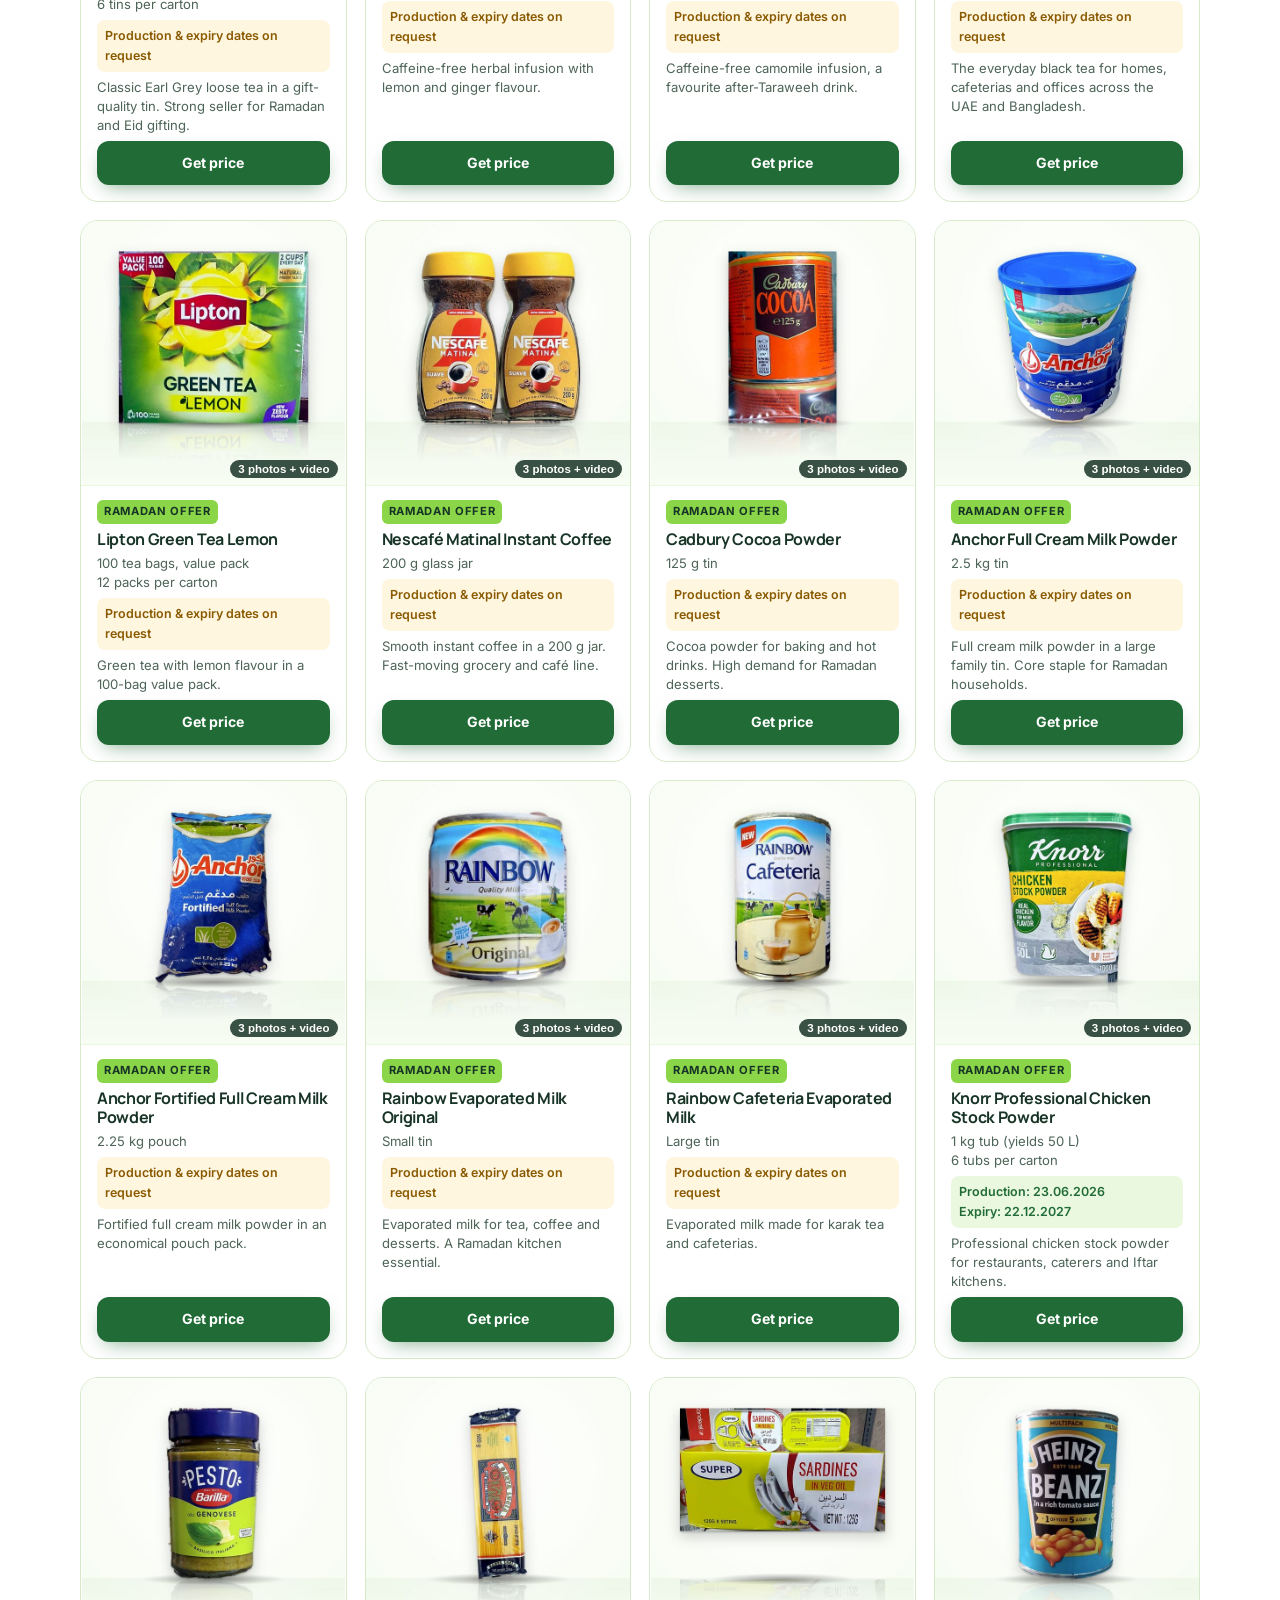
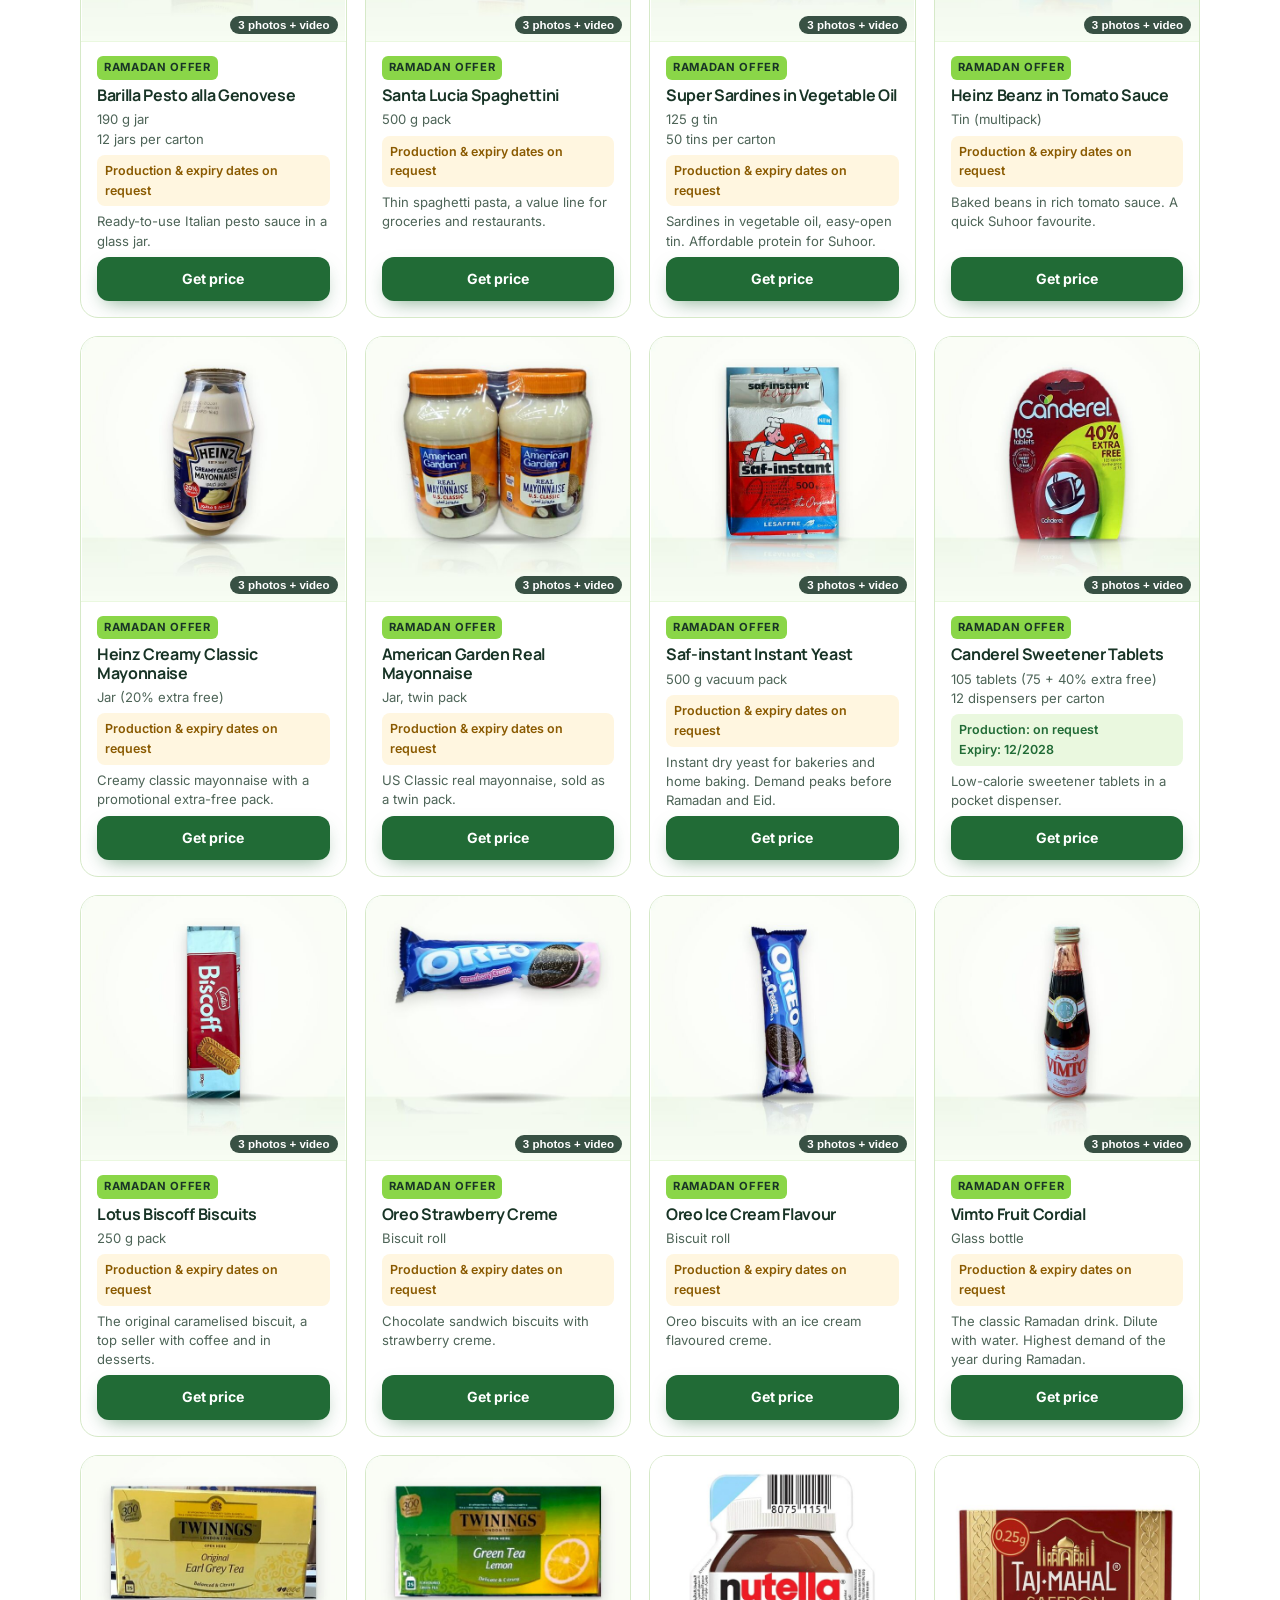
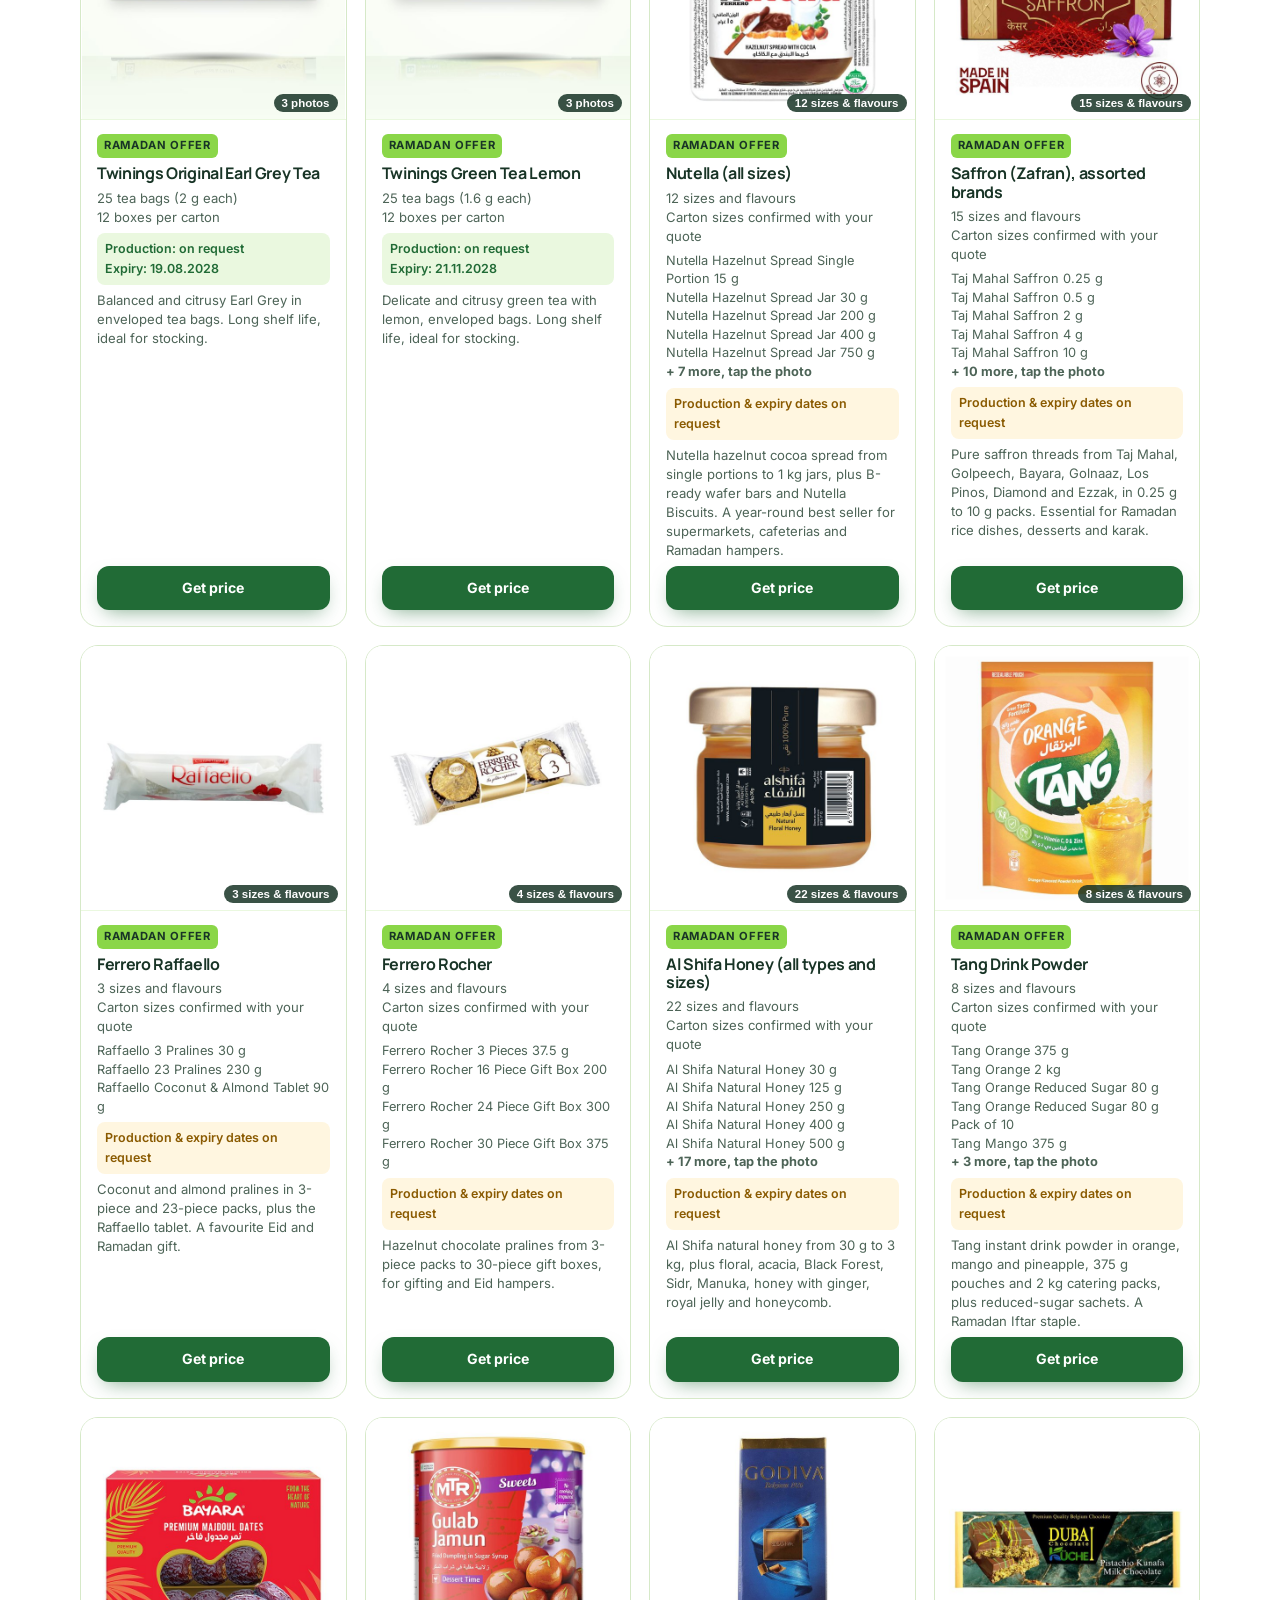
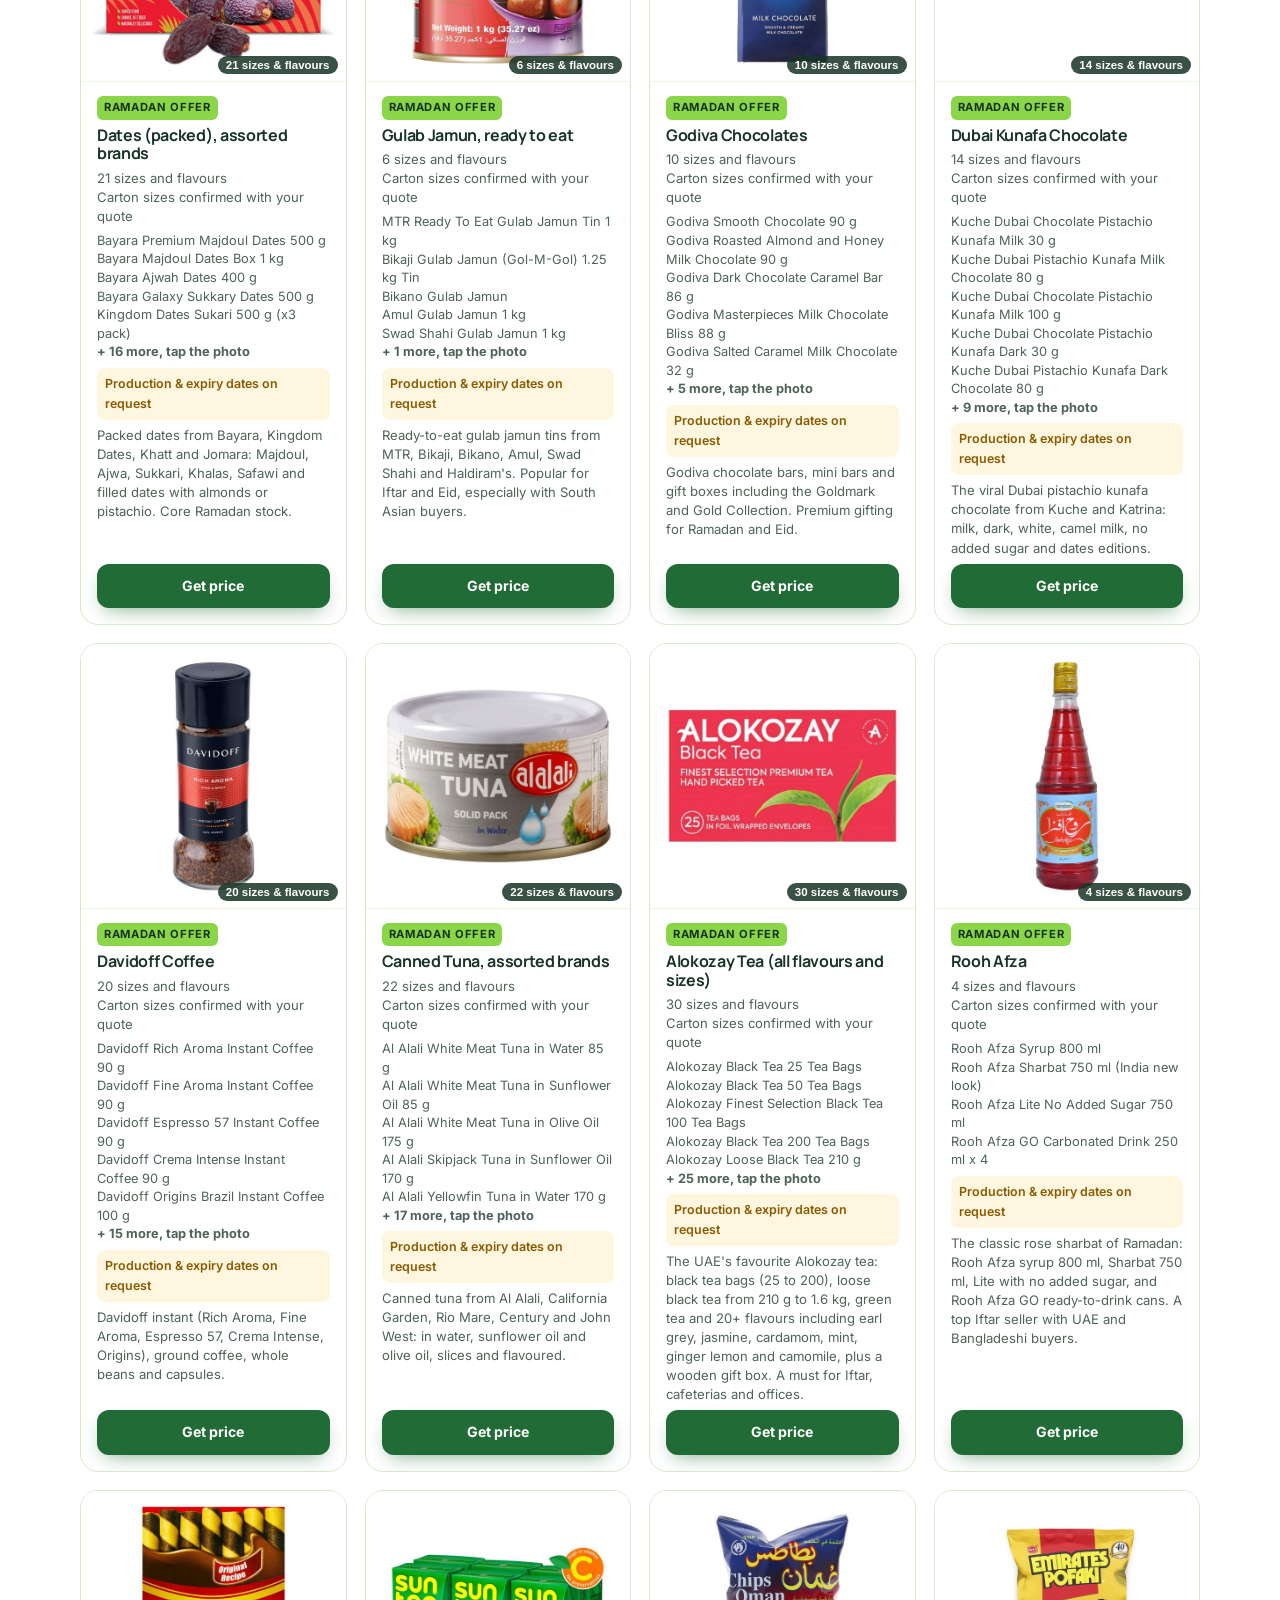
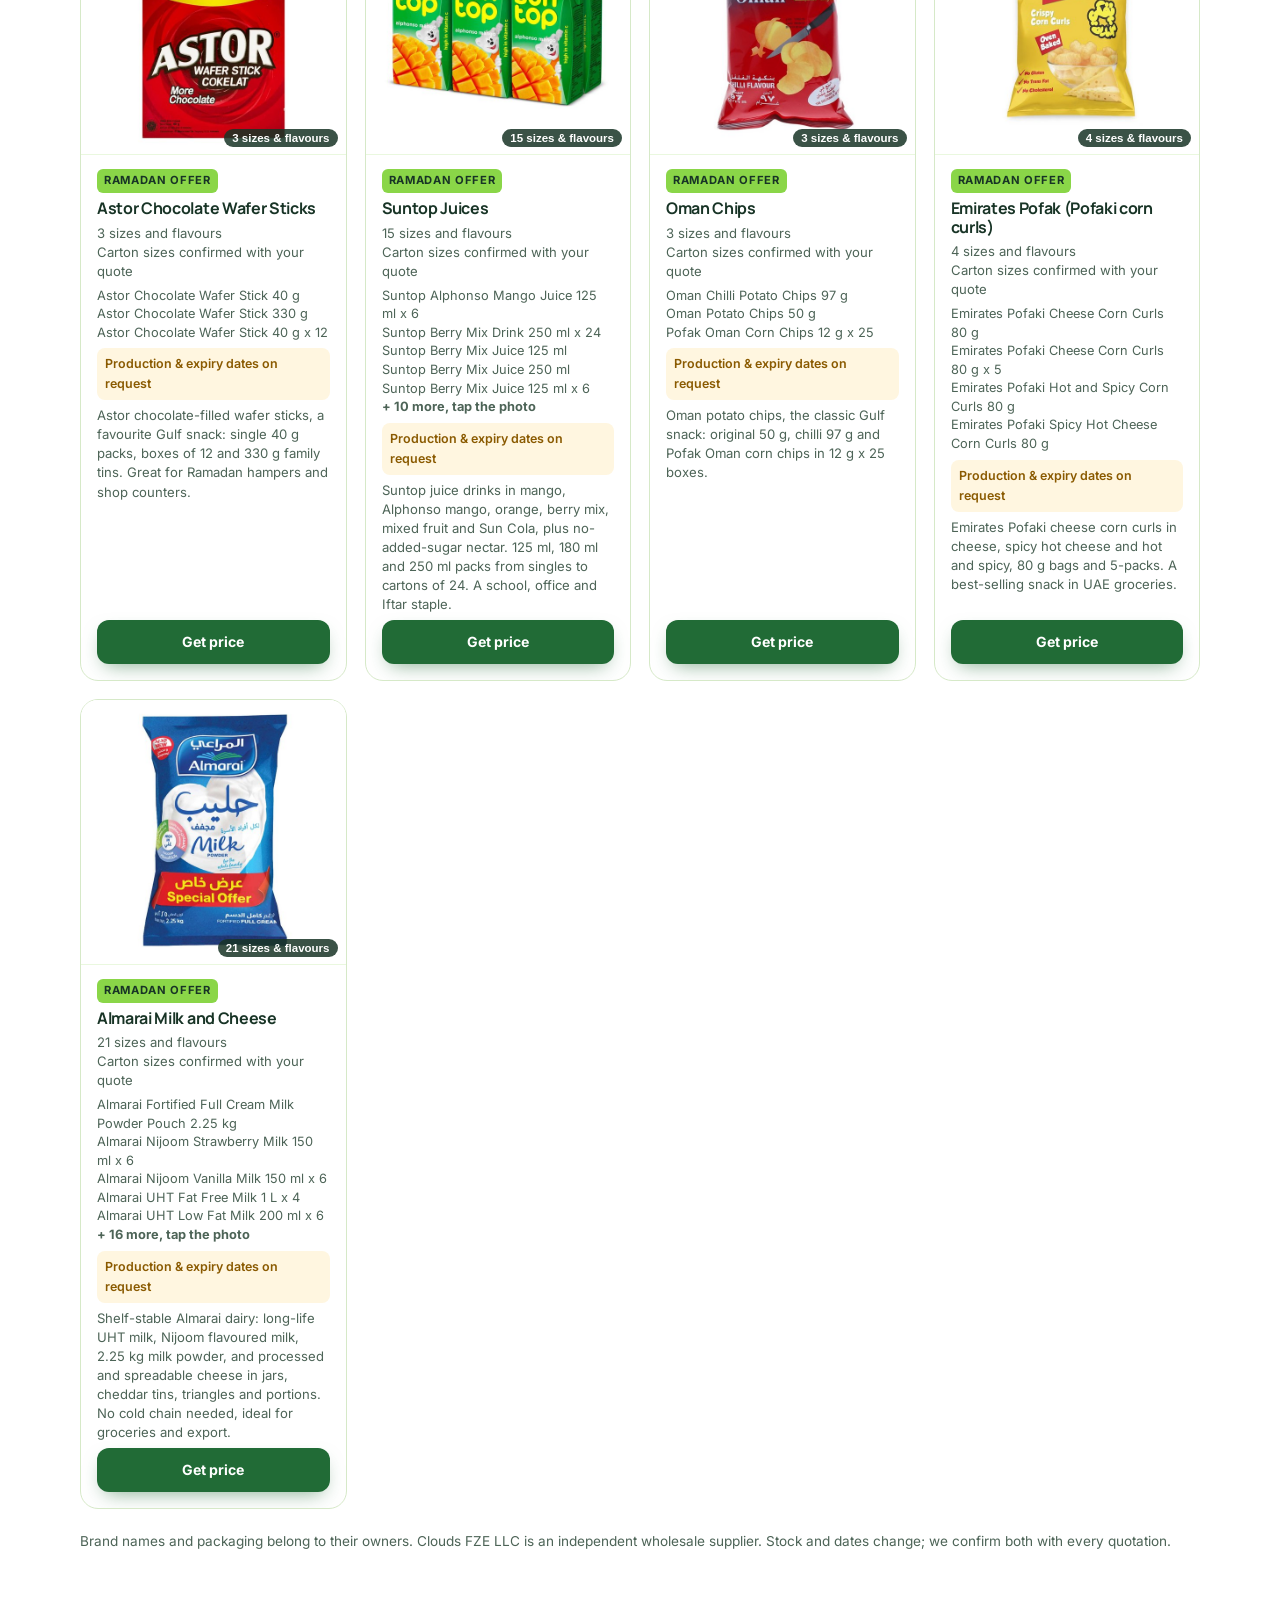
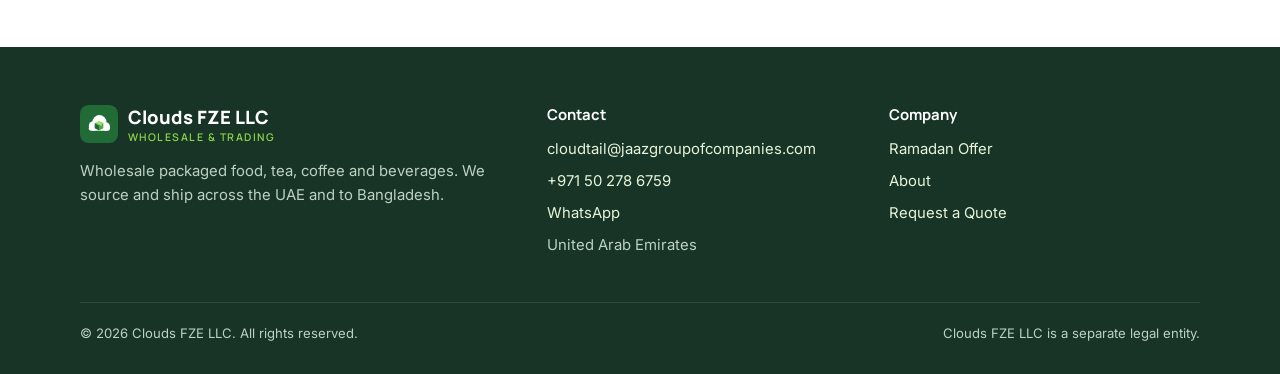
==== commit 7082f627: "Add files via upload" ====
--- a/products.html
+++ b/products.html
@@ -46,6 +46,9 @@
 .gal .th img{width:100%;height:100%;object-fit:cover}
 .gal .th .play{position:absolute;inset:0;display:flex;align-items:center;justify-content:center;color:#fff;font-size:1.4rem;background:rgba(0,0,0,.25)}
 .gal h3{margin:10px 2px 0;font-size:1rem}
+.gal .galc{margin:2px 2px 0;font-size:.85rem;color:#4d6457;min-height:1.2em}
+.gal .th{max-height:30vh;overflow-y:auto}
+.pcard .vlist{font-size:.8rem}
 .gal .x{position:absolute;top:-14px;right:-6px;width:38px;height:38px;border-radius:50%;border:0;background:#8AD648;color:#183426;font-size:1.4rem;cursor:pointer}
 @media (max-width:960px){.pgrid{grid-template-columns:repeat(3,1fr)}}
 @media (max-width:720px){.pgrid{grid-template-columns:1fr 1fr;gap:12px}.pcard .b{padding:10px 12px 12px}.ramadan svg.moon{width:90px;opacity:.35}}
@@ -97,7 +100,7 @@
   </div>
 </footer>
 <div class="install" id="install"><img src="icons/icon-192.png" alt=""><div><strong>Install Clouds FZE</strong>Add to your home screen for quick quotes.</div><button class="btn btn-primary btn-sm" id="installBtn">Install</button><button class="x" id="installX" aria-label="Close">×</button></div>
-<div class="gal" id="gal" role="dialog" aria-modal="true"><div class="box"><button class="x" id="galX" aria-label="Close">×</button><div class="main" id="galMain"></div><div class="th" id="galTh"></div><h3 id="galT"></h3></div></div>
+<div class="gal" id="gal" role="dialog" aria-modal="true"><div class="box"><button class="x" id="galX" aria-label="Close">×</button><div class="main" id="galMain"></div><div class="th" id="galTh"></div><h3 id="galT"></h3><p id="galC" class="galc"></p></div></div>
 <script src="products.js"></script>
 <script>
 (function(){
@@ -108,9 +111,10 @@
     grid.innerHTML=P.filter(function(p){return cat==='All'||p.cat===cat}).map(function(p){
       var known=p.prod||p.exp;
       var d=known?('Production: '+(p.prod||'on request')+'<br>Expiry: '+(p.exp||'on request')):'Production &amp; expiry dates on request';
-      return '<article class="pcard"><button type="button" class="ph" data-slug="'+p.slug+'" aria-label="View photos and video of '+esc(p.name)+'"><img loading="lazy" src="img/products/'+p.slug+'.jpg" alt="'+esc(p.name)+', '+esc(p.pack)+'"><span class="cnt">3 photos + video</span></button>'+
+      return '<article class="pcard"><button type="button" class="ph" data-slug="'+p.slug+'" aria-label="View photos and video of '+esc(p.name)+'"><img loading="lazy" src="'+(p.thumb||'img/products/'+p.slug+'.jpg')+'" alt="'+esc(p.name)+', '+esc(p.pack)+'"><span class="cnt">'+(p.variants?p.variants.length+' sizes &amp; flavours':(p.noVideo?'3 photos':'3 photos + video'))+'</span></button>'+
         '<div class="b"><span class="tag-r">Ramadan offer</span><h3>'+esc(p.name)+'</h3>'+
         '<div class="meta">'+esc(p.pack)+(p.caseQty?'<br>'+esc(p.caseQty):'')+'</div>'+
+        (p.variants?'<div class="meta vlist">'+p.variants.slice(0,5).map(function(v){return esc(v.n)}).join('<br>')+(p.variants.length>5?'<br><b>+ '+(p.variants.length-5)+' more, tap the photo</b>':'')+'</div>':'')+
         '<div class="dates'+(known?'':' tbc')+'">'+d+'</div>'+
         '<div class="meta">'+esc(p.desc)+'</div>'+
         '<a class="btn btn-primary btn-sm" href="quote.html?product='+p.slug+'">Get price</a></div></article>';
@@ -120,8 +124,13 @@
   fl.innerHTML=cats.map(function(c){return '<button type="button">'+c+'</button>'}).join('');
   [].forEach.call(fl.children,function(b){b.addEventListener('click',function(){render(b.textContent)})});
   var gal=document.getElementById('gal'),gm=document.getElementById('galMain'),gt=document.getElementById('galTh');
-  function media(slug){return [{t:'img',src:'img/hd/'+slug+'.jpg'},{t:'img',src:'img/scene/'+slug+'.jpg'},{t:'img',src:'img/post/'+slug+'.jpg'},{t:'vid',src:'video/'+slug+'.mp4',poster:'img/post/'+slug+'.jpg'}]}
-  function show(m){gm.innerHTML=m.t==='vid'?'<video src="'+m.src+'" poster="'+m.poster+'" autoplay muted loop playsinline controls></video>':'<img src="'+m.src+'" alt="">'}
+  function media(slug){var p=P.filter(function(x){return x.slug===slug})[0];
+    if(p.variants) return p.variants.map(function(v){return {t:'img',src:v.i,cap:v.n}});
+    var M=p.imgs?p.imgs.map(function(s){return {t:'img',src:s}}):[{t:'img',src:'img/hd/'+slug+'.jpg'},{t:'img',src:'img/scene/'+slug+'.jpg'},{t:'img',src:'img/post/'+slug+'.jpg'}];
+    if(!p.noVideo) M.push({t:'vid',src:'video/'+slug+'.mp4',poster:'img/post/'+slug+'.jpg'});
+    return M;
+    return [{t:'img',src:'img/hd/'+slug+'.jpg'},{t:'img',src:'img/scene/'+slug+'.jpg'},{t:'img',src:'img/post/'+slug+'.jpg'},{t:'vid',src:'video/'+slug+'.mp4',poster:'img/post/'+slug+'.jpg'}]}
+  function show(m){document.getElementById('galC').textContent=m.cap||'';gm.innerHTML=m.t==='vid'?'<video src="'+m.src+'" poster="'+m.poster+'" autoplay muted loop playsinline controls></video>':'<img src="'+m.src+'" alt="">'}
   function openGal(slug){var p=P.filter(function(x){return x.slug===slug})[0],M=media(slug);
     document.getElementById('galT').textContent=p.name;
     gt.innerHTML=M.map(function(m,i){return '<button type="button" data-i="'+i+'"'+(i?'':' class="on"')+'><img src="'+(m.t==='vid'?m.poster:m.src)+'" alt="">'+(m.t==='vid'?'<span class="play">▶</span>':'')+'</button>'}).join('');
